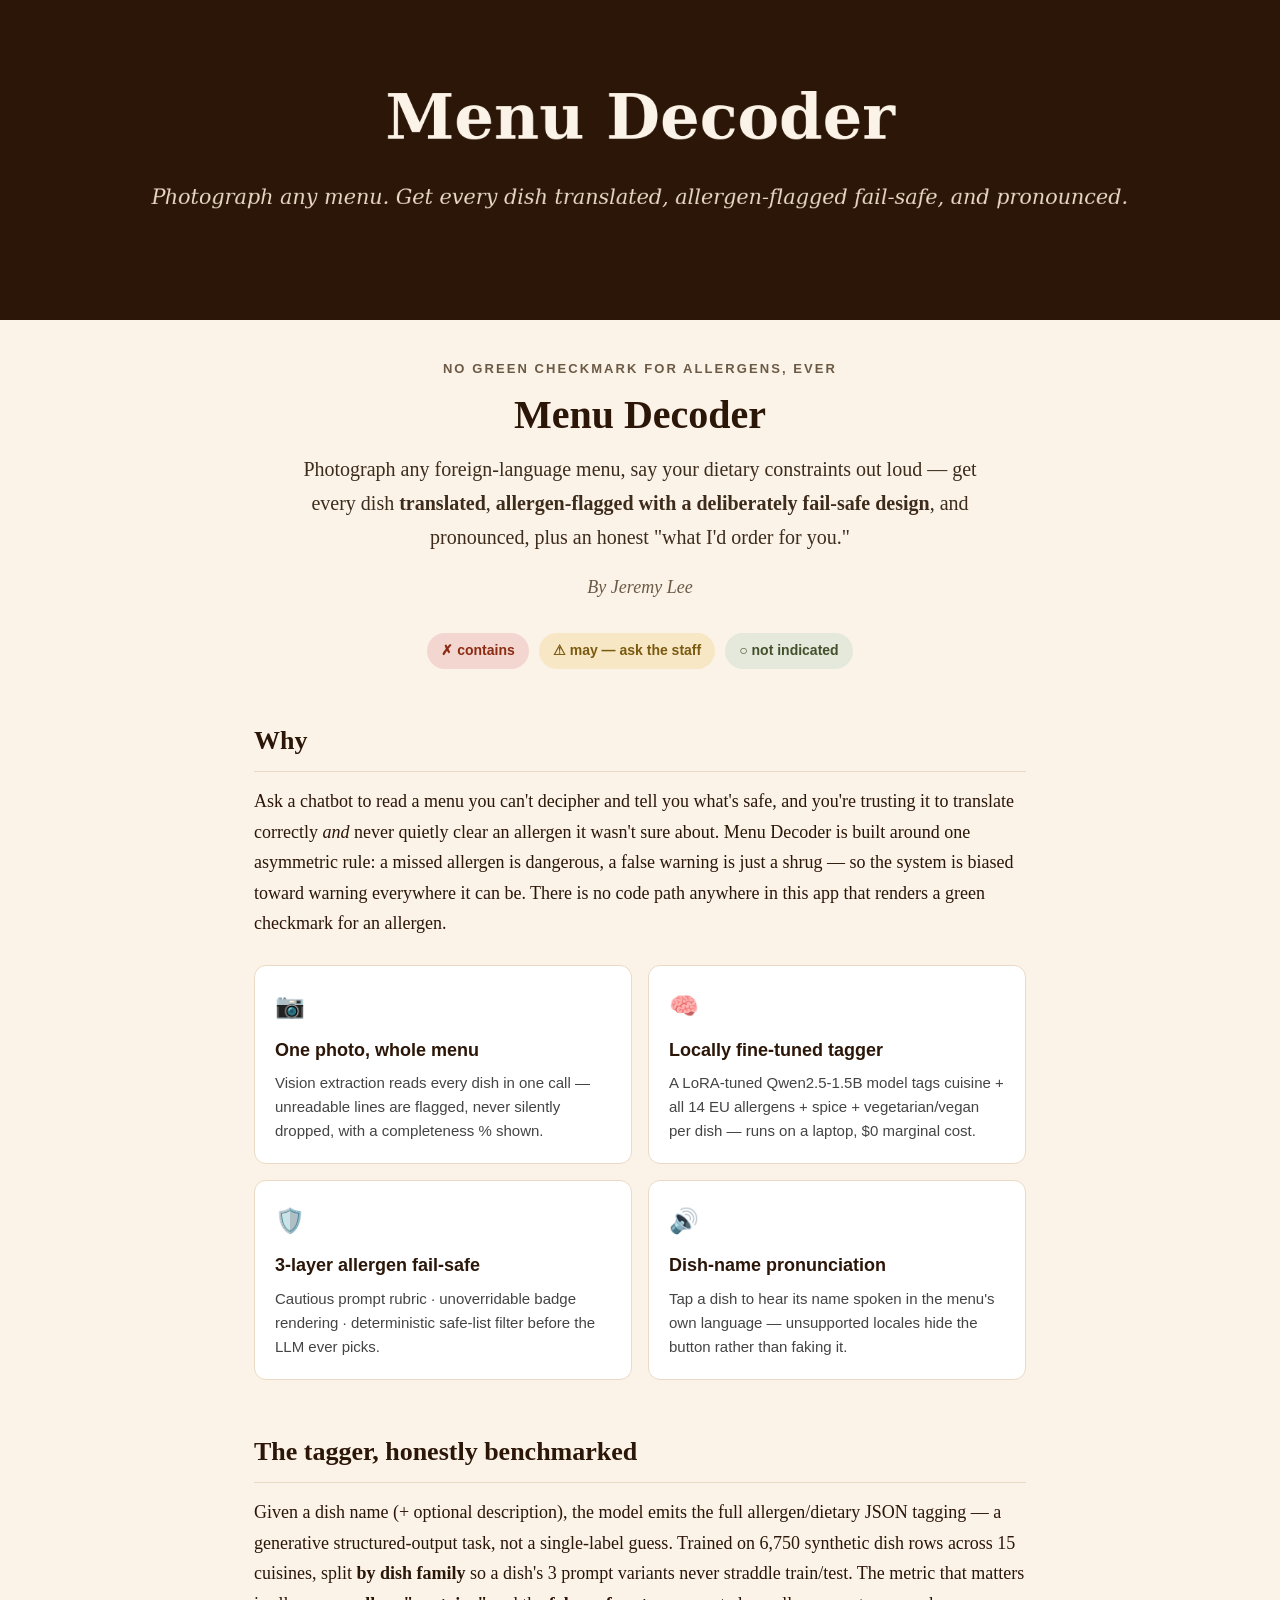
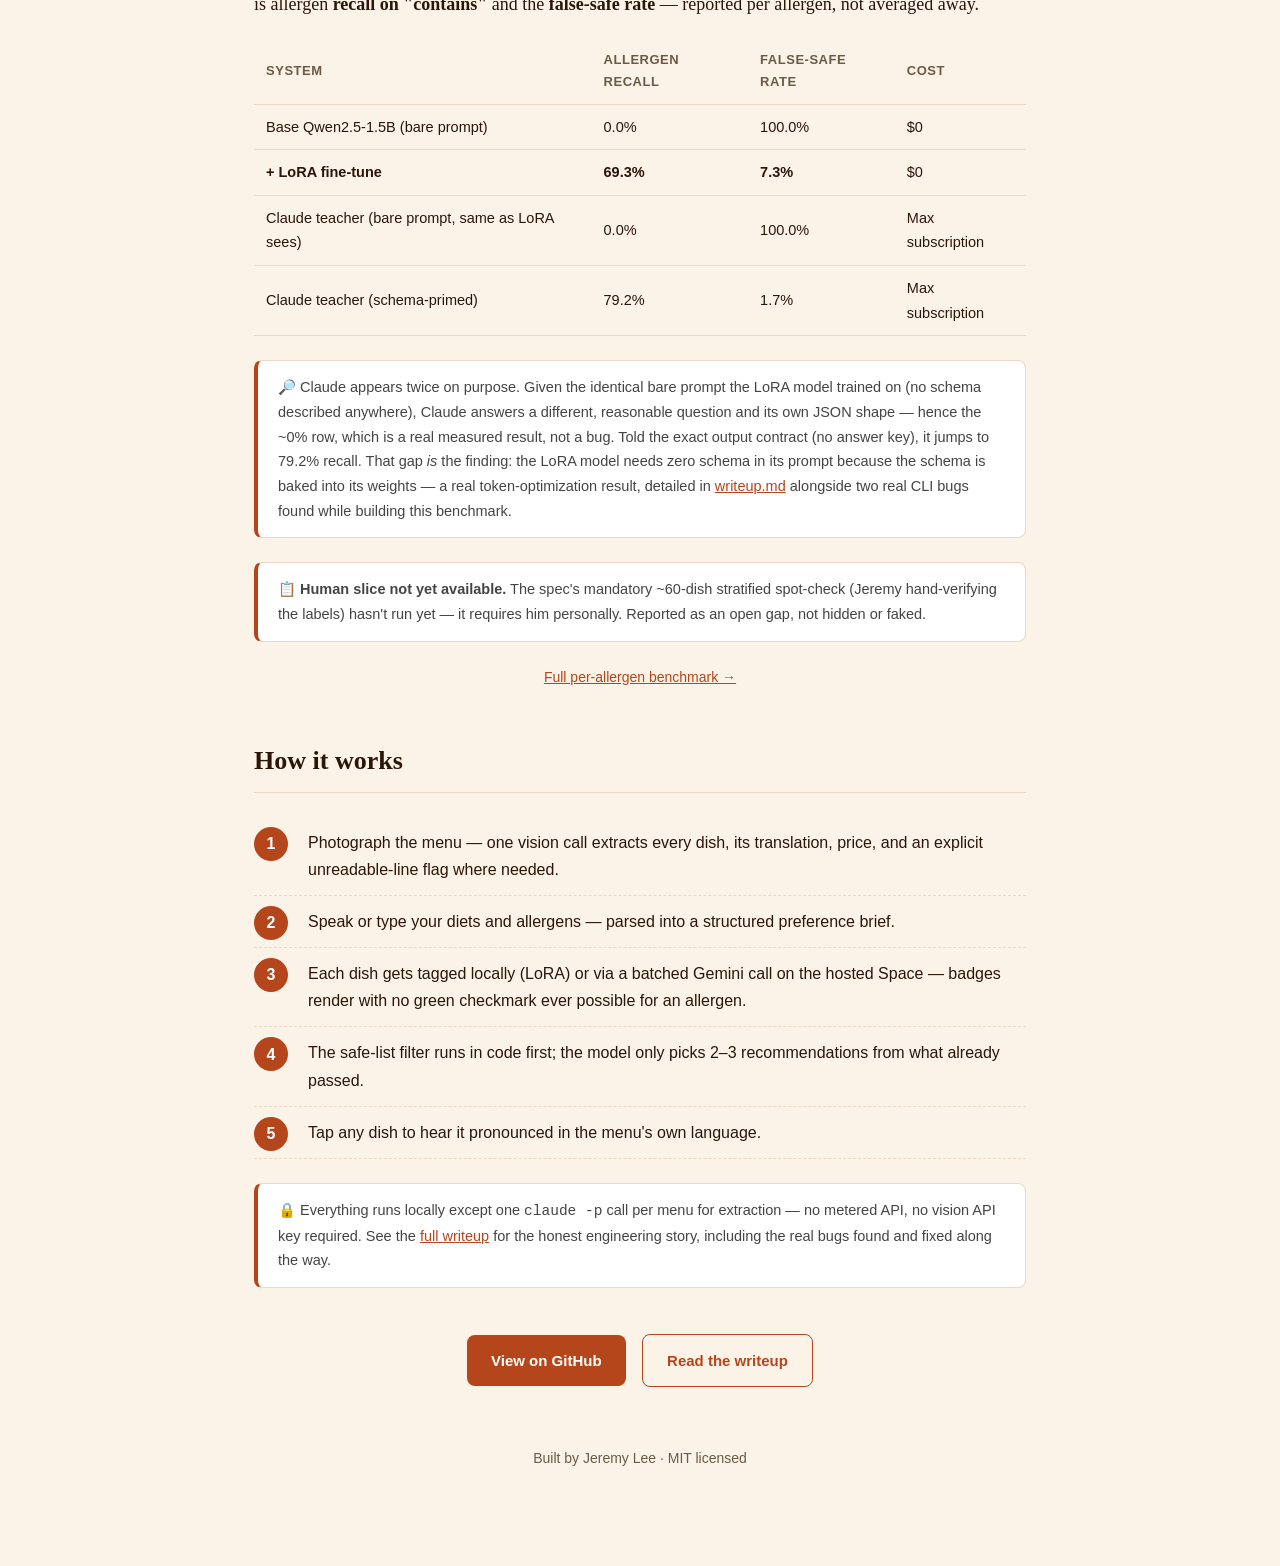
==== index.html @ c297dcab "Menu Decoder: LoRA dish-tagger fine-tune, honest 4-way benchmark, showcase page Trains a Qwen2.5-1.5" ====
<!DOCTYPE html>
<html lang="en">
<head>
<meta charset="utf-8"/>
<meta name="viewport" content="width=device-width, initial-scale=1"/>
<title>Menu Decoder — photograph any menu, get allergen-safe picks</title>
<meta name="description" content="Photograph a foreign-language menu and speak your dietary constraints — get every dish translated, allergen-flagged with a deliberately fail-safe design (no green checkmark, ever), and pronounced. Plus a locally fine-tuned dish tagger benchmarked on allergen recall, not just accuracy." />
<style>
  :root{--ink:#2b1608;--paper:#FBF3E7;--rule:#EAD9C4;--soft:#6b5a45;--accent:#B5451B;--terracotta:#B5451B;--olive:#6B7A3A}
  *{box-sizing:border-box} html,body{margin:0;padding:0}
  body{background:var(--paper);color:var(--ink);font-family:Georgia,'Times New Roman',serif;line-height:1.7;font-size:18px}
  .hero{width:100%;background:#2b1608;overflow:hidden}
  .hero img{width:100%;display:block}
  .container{max-width:820px;margin:0 auto;padding:38px 24px 80px}
  .kicker{text-transform:uppercase;letter-spacing:.16em;font-family:'Helvetica Neue',Arial,sans-serif;font-size:13px;color:var(--soft);font-weight:700;text-align:center;margin-bottom:12px}
  h1{font-size:40px;line-height:1.16;text-align:center;margin:0 0 14px}
  .lede{font-size:20px;color:#3d2c1c;text-align:center;margin:0 auto 6px;max-width:680px}
  .byline{color:var(--soft);font-style:italic;text-align:center;margin:18px 0 30px}
  h2{font-size:26px;margin:50px 0 14px;border-bottom:1px solid var(--rule);padding-bottom:8px}
  p{margin:0 0 16px} a{color:var(--terracotta)}
  .features{display:grid;grid-template-columns:repeat(2,1fr);gap:16px;margin:26px 0}
  .card{background:#fff;border:1px solid var(--rule);border-radius:12px;padding:20px;font-family:'Helvetica Neue',Arial,sans-serif}
  .card .ico{font-size:24px}.card h3{margin:8px 0 6px;font-size:18px}.card p{font-size:15px;color:#444;margin:0;line-height:1.6}
  .steps{counter-reset:step;list-style:none;padding:0;margin:24px 0}
  .steps li{position:relative;padding:12px 0 12px 54px;border-bottom:1px dashed var(--rule);font-family:'Helvetica Neue',Arial,sans-serif;font-size:16px}
  .steps li::before{counter-increment:step;content:counter(step);position:absolute;left:0;top:10px;width:34px;height:34px;border-radius:50%;background:var(--terracotta);color:#fff;font-weight:700;display:flex;align-items:center;justify-content:center}
  .note{background:#fff;border:1px solid var(--rule);border-left:4px solid var(--terracotta);border-radius:8px;padding:14px 20px;font-size:14.5px;color:#444;font-family:'Helvetica Neue',Arial,sans-serif;margin:24px 0}
  .badges{display:flex;gap:10px;justify-content:center;flex-wrap:wrap;font-family:'Helvetica Neue',Arial,sans-serif;font-size:14px;margin:18px 0}
  .badge{padding:6px 14px;border-radius:20px;font-weight:700}
  .b-contains{background:#F4D6D0;color:#8a2b12}
  .b-may{background:#F7E7C4;color:#7a5a10}
  .b-none{background:#E4E9DC;color:#43502a}
  table{width:100%;border-collapse:collapse;font-family:'Helvetica Neue',Arial,sans-serif;font-size:14.5px;margin:20px 0}
  th,td{padding:10px 12px;border-bottom:1px solid var(--rule);text-align:left}
  th{color:var(--soft);font-size:13px;text-transform:uppercase;letter-spacing:.04em}
  .btnrow{text-align:center;margin:40px 0 8px}
  .btn{display:inline-block;font-family:'Helvetica Neue',Arial,sans-serif;font-size:15px;font-weight:600;text-decoration:none;padding:13px 24px;border-radius:8px;margin:6px}
  .btn-solid{background:var(--terracotta);color:#fff}.btn-ghost{border:1px solid var(--terracotta);color:var(--terracotta)}
  .footer{text-align:center;color:var(--soft);font-size:14px;margin-top:54px;font-family:'Helvetica Neue',Arial,sans-serif}
  @media(max-width:600px){h1{font-size:30px}.features{grid-template-columns:1fr}}
</style>
</head>
<body>
<div class="hero"><img src="assets/banner.png" alt="Menu Decoder"/></div>
<div class="container">
  <p class="kicker">No green checkmark for allergens, ever</p>
  <h1>Menu Decoder</h1>
  <p class="lede">Photograph any foreign-language menu, say your dietary constraints out loud — get every dish <strong>translated</strong>, <strong>allergen-flagged with a deliberately fail-safe design</strong>, and pronounced, plus an honest "what I'd order for you."</p>
  <p class="byline">By Jeremy Lee</p>

  <div class="badges">
    <span class="badge b-contains">✗ contains</span>
    <span class="badge b-may">⚠ may — ask the staff</span>
    <span class="badge b-none">○ not indicated</span>
  </div>

  <h2>Why</h2>
  <p>Ask a chatbot to read a menu you can't decipher and tell you what's safe, and you're trusting it to translate correctly <em>and</em> never quietly clear an allergen it wasn't sure about. Menu Decoder is built around one asymmetric rule: a missed allergen is dangerous, a false warning is just a shrug — so the system is biased toward warning everywhere it can be. There is no code path anywhere in this app that renders a green checkmark for an allergen.</p>

  <div class="features">
    <div class="card"><div class="ico">📷</div><h3>One photo, whole menu</h3><p>Vision extraction reads every dish in one call — unreadable lines are flagged, never silently dropped, with a completeness % shown.</p></div>
    <div class="card"><div class="ico">🧠</div><h3>Locally fine-tuned tagger</h3><p>A LoRA-tuned Qwen2.5-1.5B model tags cuisine + all 14 EU allergens + spice + vegetarian/vegan per dish — runs on a laptop, $0 marginal cost.</p></div>
    <div class="card"><div class="ico">🛡️</div><h3>3-layer allergen fail-safe</h3><p>Cautious prompt rubric · unoverridable badge rendering · deterministic safe-list filter before the LLM ever picks.</p></div>
    <div class="card"><div class="ico">🔊</div><h3>Dish-name pronunciation</h3><p>Tap a dish to hear its name spoken in the menu's own language — unsupported locales hide the button rather than faking it.</p></div>
  </div>

  <h2>The tagger, honestly benchmarked</h2>
  <p>Given a dish name (+ optional description), the model emits the full allergen/dietary JSON tagging — a generative structured-output task, not a single-label guess. Trained on 6,750 synthetic dish rows across 15 cuisines, split <strong>by dish family</strong> so a dish's 3 prompt variants never straddle train/test. The metric that matters is allergen <strong>recall on "contains"</strong> and the <strong>false-safe rate</strong> — reported per allergen, not averaged away.</p>

  <table>
    <tr><th>System</th><th>Allergen recall</th><th>False-safe rate</th><th>Cost</th></tr>
    <tr><td>Base Qwen2.5-1.5B (bare prompt)</td><td>0.0%</td><td>100.0%</td><td>$0</td></tr>
    <tr><td><strong>+ LoRA fine-tune</strong></td><td><strong>69.3%</strong></td><td><strong>7.3%</strong></td><td>$0</td></tr>
    <tr><td>Claude teacher (bare prompt, same as LoRA sees)</td><td>0.0%</td><td>100.0%</td><td>Max subscription</td></tr>
    <tr><td>Claude teacher (schema-primed)</td><td>79.2%</td><td>1.7%</td><td>Max subscription</td></tr>
  </table>

  <div class="note">🔎 Claude appears twice on purpose. Given the identical bare prompt the LoRA model trained on (no schema described anywhere), Claude answers a different, reasonable question and its own JSON shape — hence the ~0% row, which is a real measured result, not a bug. Told the exact output contract (no answer key), it jumps to 79.2% recall. That gap <em>is</em> the finding: the LoRA model needs zero schema in its prompt because the schema is baked into its weights — a real token-optimization result, detailed in <a href="writeup.md">writeup.md</a> alongside two real CLI bugs found while building this benchmark.</div>

  <div class="note">📋 <strong>Human slice not yet available.</strong> The spec's mandatory ~60-dish stratified spot-check (Jeremy hand-verifying the labels) hasn't run yet — it requires him personally. Reported as an open gap, not hidden or faked.</div>

  <p style="text-align:center;font-family:'Helvetica Neue',Arial,sans-serif;font-size:14px;"><a href="eval/benchmark.md">Full per-allergen benchmark →</a></p>

  <h2>How it works</h2>
  <ol class="steps">
    <li>Photograph the menu — one vision call extracts every dish, its translation, price, and an explicit unreadable-line flag where needed.</li>
    <li>Speak or type your diets and allergens — parsed into a structured preference brief.</li>
    <li>Each dish gets tagged locally (LoRA) or via a batched Gemini call on the hosted Space — badges render with no green checkmark ever possible for an allergen.</li>
    <li>The safe-list filter runs in code first; the model only picks 2–3 recommendations from what already passed.</li>
    <li>Tap any dish to hear it pronounced in the menu's own language.</li>
  </ol>

  <div class="note">🔒 Everything runs locally except one <code>claude -p</code> call per menu for extraction — no metered API, no vision API key required. See the <a href="writeup.md">full writeup</a> for the honest engineering story, including the real bugs found and fixed along the way.</div>

  <div class="btnrow">
    <a class="btn btn-solid" href="https://github.com/lyhjeremy/menu-decoder">View on GitHub</a>
    <a class="btn btn-ghost" href="writeup.md">Read the writeup</a>
  </div>

  <p class="footer">Built by Jeremy Lee · MIT licensed</p>
</div>
</body>
</html>
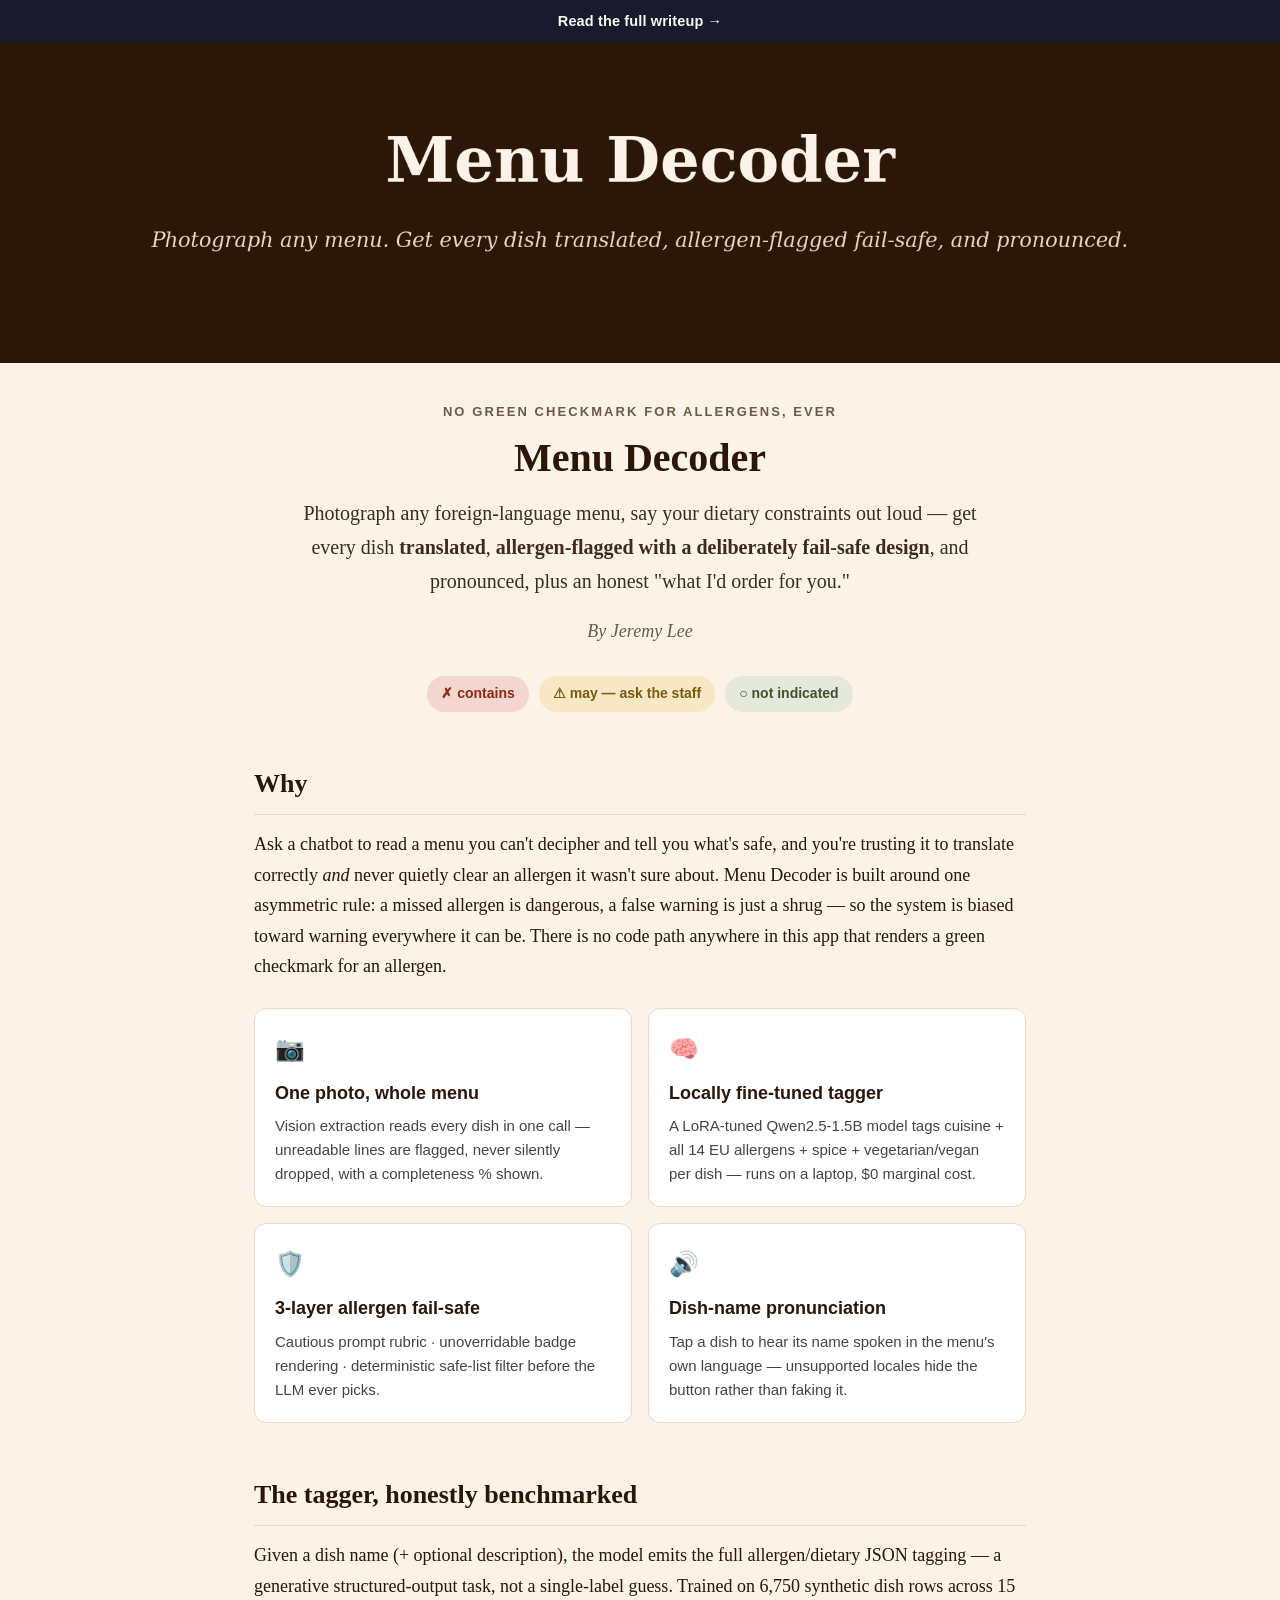
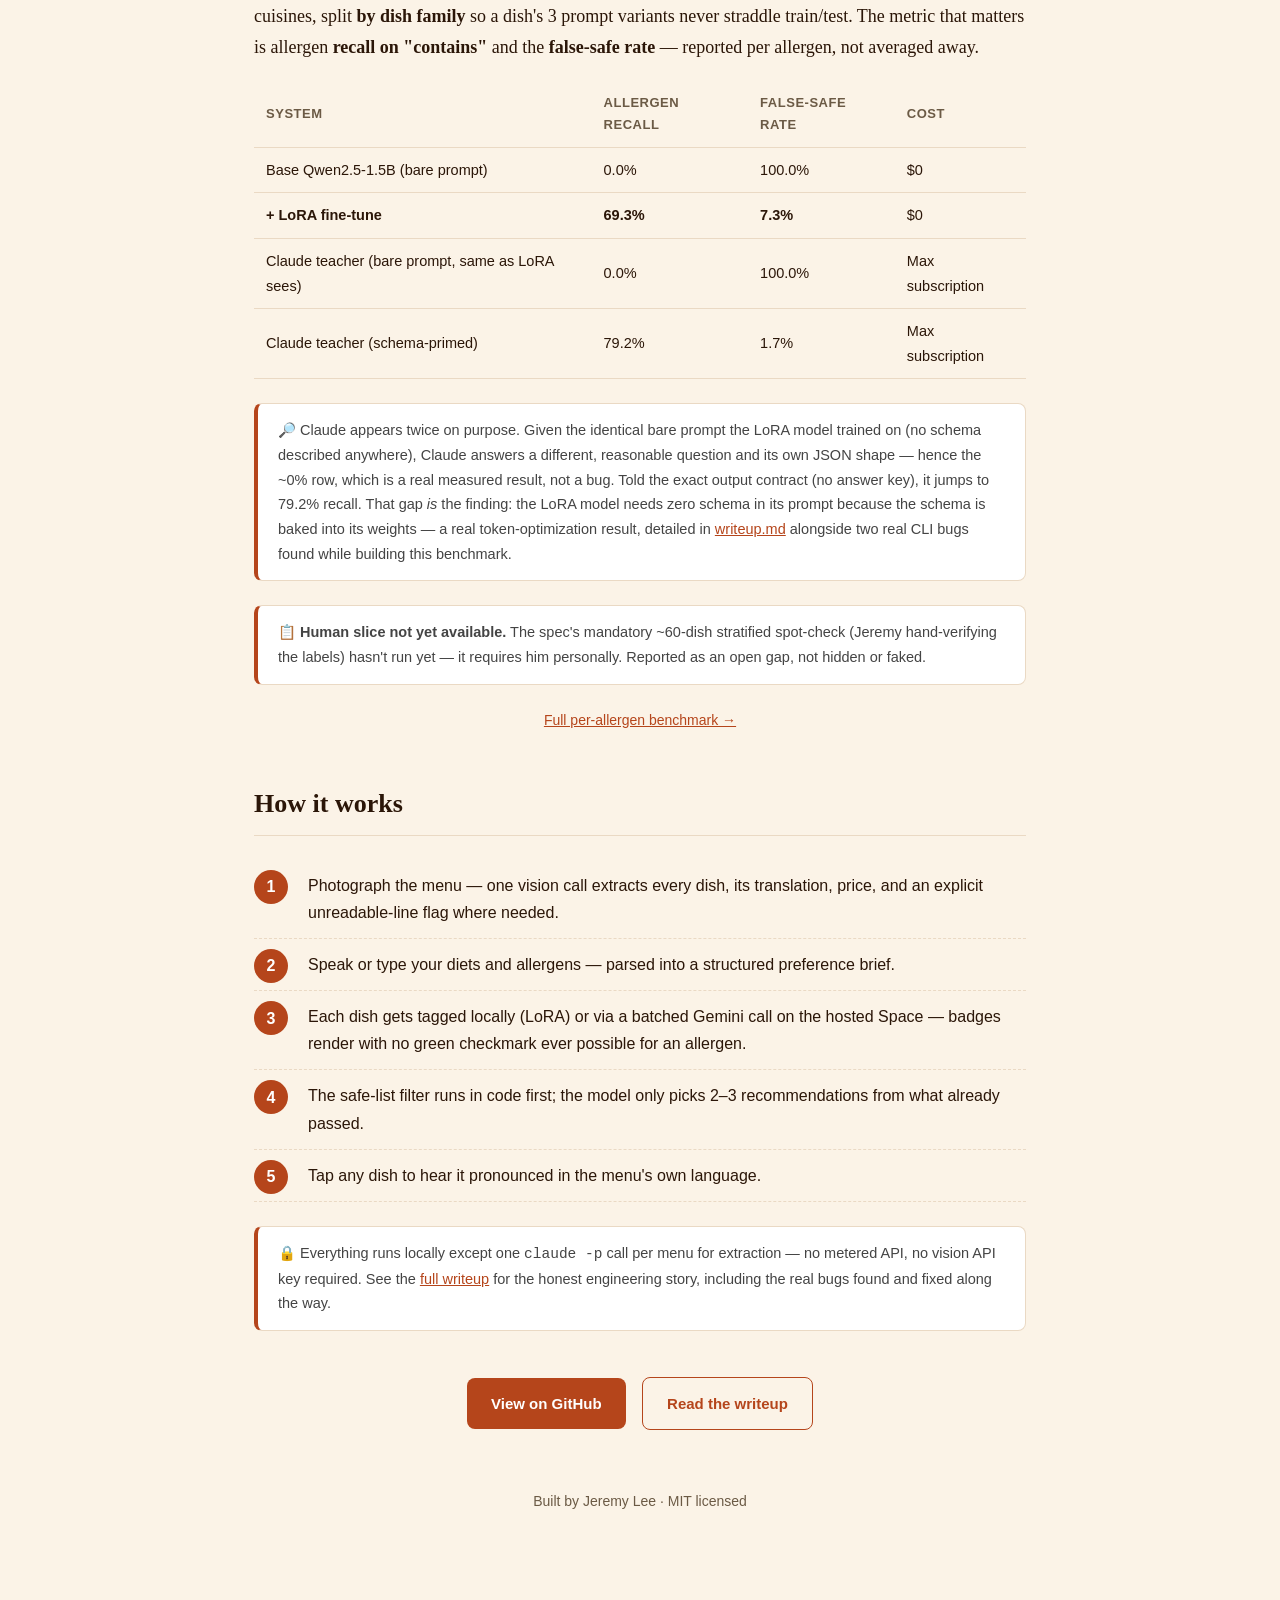
==== commit e000263b: "Link the writeup page from the landing page Nothing on the published site pointed at /overview/ befo" ====
--- a/index.html
+++ b/index.html
@@ -41,6 +41,8 @@
 </style>
 </head>
 <body>
+<a href="overview/" data-overview-link style="display:block;background:#1a1a2e;color:#FBF8F1;text-align:center;padding:11px 18px;font:600 14.5px/1.45 -apple-system,'Helvetica Neue',Arial,sans-serif;letter-spacing:.01em;text-decoration:none">Read the full writeup&nbsp;&rarr;</a>
+
 <div class="hero"><img src="assets/banner.png" alt="Menu Decoder"/></div>
 <div class="container">
   <p class="kicker">No green checkmark for allergens, ever</p>
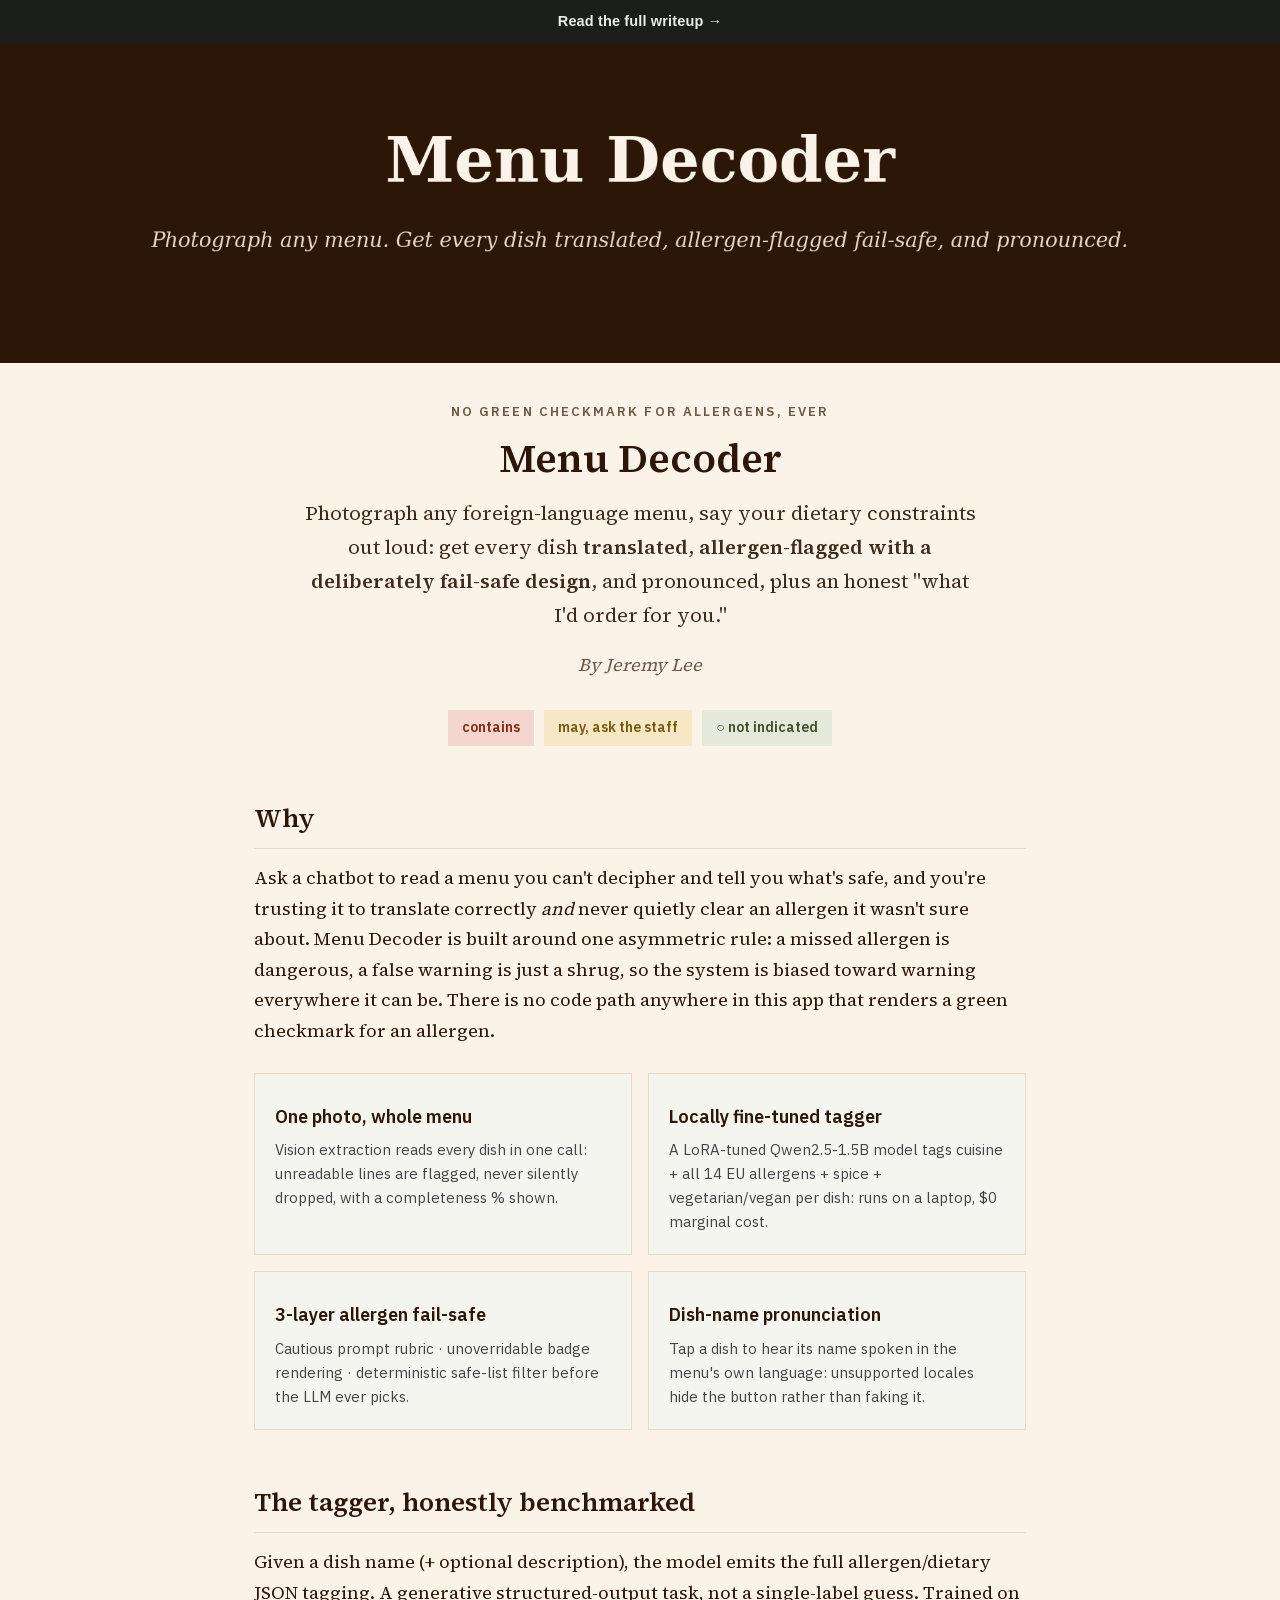
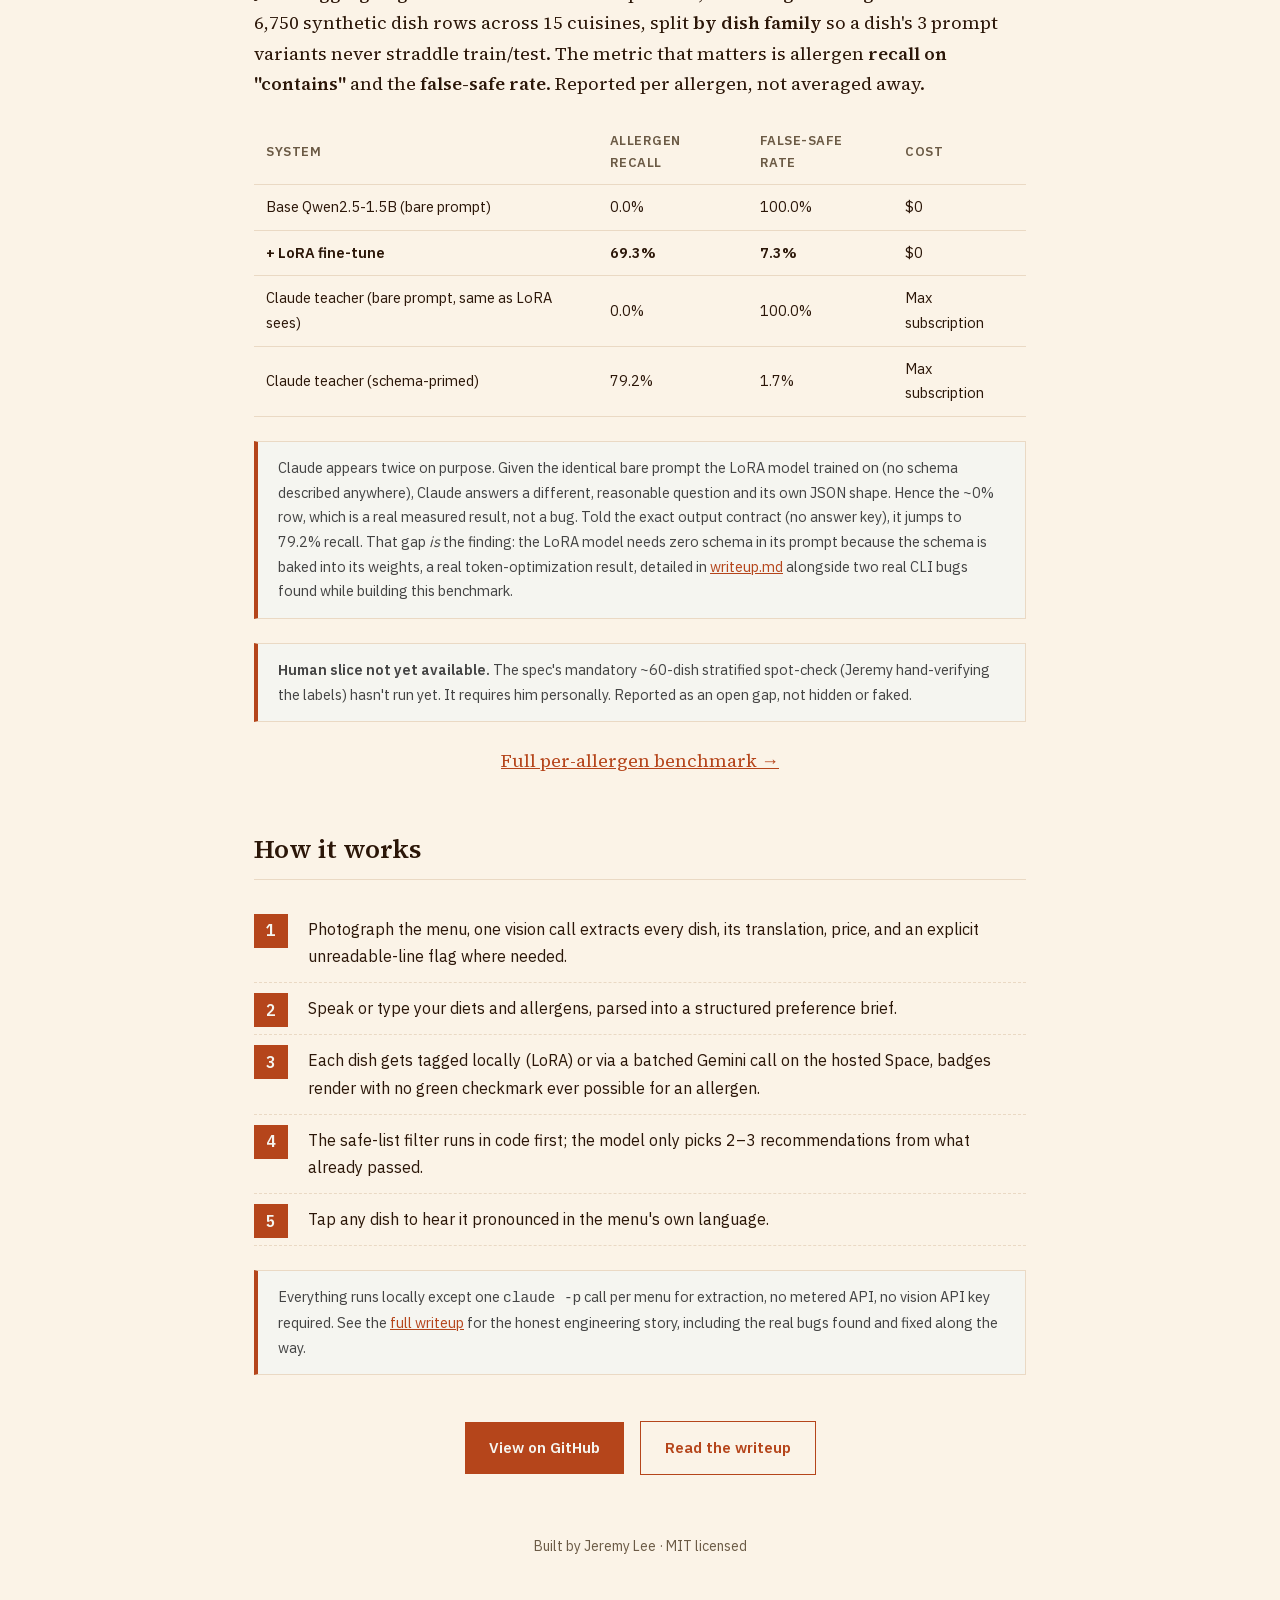
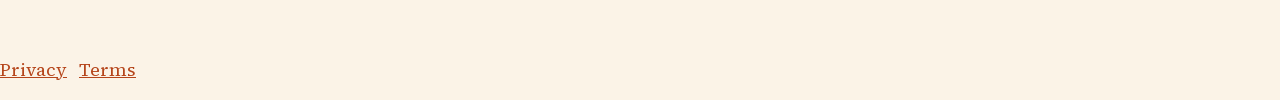
==== commit 43a13327: "Adopt the Ledger house style Replaces the cream and gold Georgia style with a technical-document ide" ====
--- a/index.html
+++ b/index.html
@@ -3,71 +3,77 @@
 <head>
 <meta charset="utf-8"/>
 <meta name="viewport" content="width=device-width, initial-scale=1"/>
-<title>Menu Decoder — photograph any menu, get allergen-safe picks</title>
-<meta name="description" content="Photograph a foreign-language menu and speak your dietary constraints — get every dish translated, allergen-flagged with a deliberately fail-safe design (no green checkmark, ever), and pronounced. Plus a locally fine-tuned dish tagger benchmarked on allergen recall, not just accuracy." />
+<title>Menu Decoder: photograph any menu, get allergen-safe picks</title>
+<meta name="description" content="Photograph a foreign-language menu and speak your dietary constraints: get every dish translated, allergen-flagged with a deliberately fail-safe design (no green checkmark, ever), and pronounced. Plus a locally fine-tuned dish tagger benchmarked on allergen recall, not just accuracy." />
 <style>
+@font-face{font-family:"Source Serif 4";src:url("fonts/SourceSerif4-400.woff2")format("woff2");font-weight:400;font-display:swap}
+@font-face{font-family:"Source Serif 4";src:url("fonts/SourceSerif4-600.woff2")format("woff2");font-weight:600;font-display:swap}
+@font-face{font-family:"IBM Plex Sans";src:url("fonts/IBMPlexSans-400.woff2")format("woff2");font-weight:400;font-display:swap}
+@font-face{font-family:"IBM Plex Sans";src:url("fonts/IBMPlexSans-600.woff2")format("woff2");font-weight:600;font-display:swap}
+@font-face{font-family:"IBM Plex Mono";src:url("fonts/IBMPlexMono-400.woff2")format("woff2");font-weight:400;font-display:swap}
+
   :root{--ink:#2b1608;--paper:#FBF3E7;--rule:#EAD9C4;--soft:#6b5a45;--accent:#B5451B;--terracotta:#B5451B;--olive:#6B7A3A}
   *{box-sizing:border-box} html,body{margin:0;padding:0}
-  body{background:var(--paper);color:var(--ink);font-family:Georgia,'Times New Roman',serif;line-height:1.7;font-size:18px}
+  body{background:var(--paper);color:var(--ink);font-family:"Source Serif 4", "Iowan Old Style", "Palatino Linotype", Palatino, serif;line-height:1.7;font-size:18px}
   .hero{width:100%;background:#2b1608;overflow:hidden}
   .hero img{width:100%;display:block}
   .container{max-width:820px;margin:0 auto;padding:38px 24px 80px}
-  .kicker{text-transform:uppercase;letter-spacing:.16em;font-family:'Helvetica Neue',Arial,sans-serif;font-size:13px;color:var(--soft);font-weight:700;text-align:center;margin-bottom:12px}
+  .kicker{text-transform:uppercase;letter-spacing:.16em;font-family:"IBM Plex Sans", "Helvetica Neue", Helvetica, Arial, sans-serif;font-size:13px;color:var(--soft);font-weight:700;text-align:center;margin-bottom:12px}
   h1{font-size:40px;line-height:1.16;text-align:center;margin:0 0 14px}
   .lede{font-size:20px;color:#3d2c1c;text-align:center;margin:0 auto 6px;max-width:680px}
   .byline{color:var(--soft);font-style:italic;text-align:center;margin:18px 0 30px}
   h2{font-size:26px;margin:50px 0 14px;border-bottom:1px solid var(--rule);padding-bottom:8px}
   p{margin:0 0 16px} a{color:var(--terracotta)}
   .features{display:grid;grid-template-columns:repeat(2,1fr);gap:16px;margin:26px 0}
-  .card{background:#fff;border:1px solid var(--rule);border-radius:12px;padding:20px;font-family:'Helvetica Neue',Arial,sans-serif}
+  .card{background:#F5F5F0;border:1px solid var(--rule);border-radius: 0;padding:20px;font-family:"IBM Plex Sans", "Helvetica Neue", Helvetica, Arial, sans-serif}
   .card .ico{font-size:24px}.card h3{margin:8px 0 6px;font-size:18px}.card p{font-size:15px;color:#444;margin:0;line-height:1.6}
   .steps{counter-reset:step;list-style:none;padding:0;margin:24px 0}
-  .steps li{position:relative;padding:12px 0 12px 54px;border-bottom:1px dashed var(--rule);font-family:'Helvetica Neue',Arial,sans-serif;font-size:16px}
-  .steps li::before{counter-increment:step;content:counter(step);position:absolute;left:0;top:10px;width:34px;height:34px;border-radius:50%;background:var(--terracotta);color:#fff;font-weight:700;display:flex;align-items:center;justify-content:center}
-  .note{background:#fff;border:1px solid var(--rule);border-left:4px solid var(--terracotta);border-radius:8px;padding:14px 20px;font-size:14.5px;color:#444;font-family:'Helvetica Neue',Arial,sans-serif;margin:24px 0}
-  .badges{display:flex;gap:10px;justify-content:center;flex-wrap:wrap;font-family:'Helvetica Neue',Arial,sans-serif;font-size:14px;margin:18px 0}
-  .badge{padding:6px 14px;border-radius:20px;font-weight:700}
+  .steps li{position:relative;padding:12px 0 12px 54px;border-bottom:1px dashed var(--rule);font-family:"IBM Plex Sans", "Helvetica Neue", Helvetica, Arial, sans-serif;font-size:16px}
+  .steps li::before{counter-increment:step;content:counter(step);position:absolute;left:0;top:10px;width:34px;height:34px;border-radius: 0;background:var(--terracotta);color:#F5F5F0;font-weight:700;display:flex;align-items:center;justify-content:center}
+  .note{background:#F5F5F0;border:1px solid var(--rule);border-left:4px solid var(--terracotta);border-radius: 0;padding:14px 20px;font-size:14.5px;color:#444;font-family:"IBM Plex Sans", "Helvetica Neue", Helvetica, Arial, sans-serif;margin:24px 0}
+  .badges{display:flex;gap:10px;justify-content:center;flex-wrap:wrap;font-family:"IBM Plex Sans", "Helvetica Neue", Helvetica, Arial, sans-serif;font-size:14px;margin:18px 0}
+  .badge{padding:6px 14px;border-radius: 0;font-weight:700}
   .b-contains{background:#F4D6D0;color:#8a2b12}
   .b-may{background:#F7E7C4;color:#7a5a10}
   .b-none{background:#E4E9DC;color:#43502a}
-  table{width:100%;border-collapse:collapse;font-family:'Helvetica Neue',Arial,sans-serif;font-size:14.5px;margin:20px 0}
+  table{width:100%;border-collapse:collapse;font-family:"IBM Plex Sans", "Helvetica Neue", Helvetica, Arial, sans-serif;font-size:14.5px;margin:20px 0}
   th,td{padding:10px 12px;border-bottom:1px solid var(--rule);text-align:left}
   th{color:var(--soft);font-size:13px;text-transform:uppercase;letter-spacing:.04em}
   .btnrow{text-align:center;margin:40px 0 8px}
-  .btn{display:inline-block;font-family:'Helvetica Neue',Arial,sans-serif;font-size:15px;font-weight:600;text-decoration:none;padding:13px 24px;border-radius:8px;margin:6px}
-  .btn-solid{background:var(--terracotta);color:#fff}.btn-ghost{border:1px solid var(--terracotta);color:var(--terracotta)}
-  .footer{text-align:center;color:var(--soft);font-size:14px;margin-top:54px;font-family:'Helvetica Neue',Arial,sans-serif}
+  .btn{display:inline-block;font-family:"IBM Plex Sans", "Helvetica Neue", Helvetica, Arial, sans-serif;font-size:15px;font-weight:600;text-decoration:none;padding:13px 24px;border-radius: 0;margin:6px}
+  .btn-solid{background:var(--terracotta);color:#F5F5F0}.btn-ghost{border:1px solid var(--terracotta);color:var(--terracotta)}
+  .footer{text-align:center;color:var(--soft);font-size:14px;margin-top:54px;font-family:"IBM Plex Sans", "Helvetica Neue", Helvetica, Arial, sans-serif}
   @media(max-width:600px){h1{font-size:30px}.features{grid-template-columns:1fr}}
 </style>
 </head>
 <body>
-<a href="overview/" data-overview-link style="display:block;background:#1a1a2e;color:#FBF8F1;text-align:center;padding:11px 18px;font:600 14.5px/1.45 -apple-system,'Helvetica Neue',Arial,sans-serif;letter-spacing:.01em;text-decoration:none">Read the full writeup&nbsp;&rarr;</a>
+<a href="overview/" data-overview-link style="display:block;background:#1C1E1B;color:#EDEDE7;text-align:center;padding:11px 18px;font:600 14.5px/1.45 -apple-system,'Helvetica Neue',Arial,sans-serif;letter-spacing:.01em;text-decoration:none">Read the full writeup&nbsp;&rarr;</a>
 
 <div class="hero"><img src="assets/banner.png" alt="Menu Decoder"/></div>
 <div class="container">
   <p class="kicker">No green checkmark for allergens, ever</p>
   <h1>Menu Decoder</h1>
-  <p class="lede">Photograph any foreign-language menu, say your dietary constraints out loud — get every dish <strong>translated</strong>, <strong>allergen-flagged with a deliberately fail-safe design</strong>, and pronounced, plus an honest "what I'd order for you."</p>
+  <p class="lede">Photograph any foreign-language menu, say your dietary constraints out loud: get every dish <strong>translated</strong>, <strong>allergen-flagged with a deliberately fail-safe design</strong>, and pronounced, plus an honest "what I'd order for you."</p>
   <p class="byline">By Jeremy Lee</p>
 
   <div class="badges">
-    <span class="badge b-contains">✗ contains</span>
-    <span class="badge b-may">⚠ may — ask the staff</span>
+    <span class="badge b-contains">contains</span>
+    <span class="badge b-may">may, ask the staff</span>
     <span class="badge b-none">○ not indicated</span>
   </div>
 
   <h2>Why</h2>
-  <p>Ask a chatbot to read a menu you can't decipher and tell you what's safe, and you're trusting it to translate correctly <em>and</em> never quietly clear an allergen it wasn't sure about. Menu Decoder is built around one asymmetric rule: a missed allergen is dangerous, a false warning is just a shrug — so the system is biased toward warning everywhere it can be. There is no code path anywhere in this app that renders a green checkmark for an allergen.</p>
+  <p>Ask a chatbot to read a menu you can't decipher and tell you what's safe, and you're trusting it to translate correctly <em>and</em> never quietly clear an allergen it wasn't sure about. Menu Decoder is built around one asymmetric rule: a missed allergen is dangerous, a false warning is just a shrug, so the system is biased toward warning everywhere it can be. There is no code path anywhere in this app that renders a green checkmark for an allergen.</p>
 
   <div class="features">
-    <div class="card"><div class="ico">📷</div><h3>One photo, whole menu</h3><p>Vision extraction reads every dish in one call — unreadable lines are flagged, never silently dropped, with a completeness % shown.</p></div>
-    <div class="card"><div class="ico">🧠</div><h3>Locally fine-tuned tagger</h3><p>A LoRA-tuned Qwen2.5-1.5B model tags cuisine + all 14 EU allergens + spice + vegetarian/vegan per dish — runs on a laptop, $0 marginal cost.</p></div>
-    <div class="card"><div class="ico">🛡️</div><h3>3-layer allergen fail-safe</h3><p>Cautious prompt rubric · unoverridable badge rendering · deterministic safe-list filter before the LLM ever picks.</p></div>
-    <div class="card"><div class="ico">🔊</div><h3>Dish-name pronunciation</h3><p>Tap a dish to hear its name spoken in the menu's own language — unsupported locales hide the button rather than faking it.</p></div>
+    <div class="card"><h3>One photo, whole menu</h3><p>Vision extraction reads every dish in one call: unreadable lines are flagged, never silently dropped, with a completeness % shown.</p></div>
+    <div class="card"><h3>Locally fine-tuned tagger</h3><p>A LoRA-tuned Qwen2.5-1.5B model tags cuisine + all 14 EU allergens + spice + vegetarian/vegan per dish: runs on a laptop, $0 marginal cost.</p></div>
+    <div class="card"><h3>3-layer allergen fail-safe</h3><p>Cautious prompt rubric · unoverridable badge rendering · deterministic safe-list filter before the LLM ever picks.</p></div>
+    <div class="card"><h3>Dish-name pronunciation</h3><p>Tap a dish to hear its name spoken in the menu's own language: unsupported locales hide the button rather than faking it.</p></div>
   </div>
 
   <h2>The tagger, honestly benchmarked</h2>
-  <p>Given a dish name (+ optional description), the model emits the full allergen/dietary JSON tagging — a generative structured-output task, not a single-label guess. Trained on 6,750 synthetic dish rows across 15 cuisines, split <strong>by dish family</strong> so a dish's 3 prompt variants never straddle train/test. The metric that matters is allergen <strong>recall on "contains"</strong> and the <strong>false-safe rate</strong> — reported per allergen, not averaged away.</p>
+  <p>Given a dish name (+ optional description), the model emits the full allergen/dietary JSON tagging. A generative structured-output task, not a single-label guess. Trained on 6,750 synthetic dish rows across 15 cuisines, split <strong>by dish family</strong> so a dish's 3 prompt variants never straddle train/test. The metric that matters is allergen <strong>recall on "contains"</strong> and the <strong>false-safe rate</strong>. Reported per allergen, not averaged away.</p>
 
   <table>
     <tr><th>System</th><th>Allergen recall</th><th>False-safe rate</th><th>Cost</th></tr>
@@ -77,22 +83,22 @@
     <tr><td>Claude teacher (schema-primed)</td><td>79.2%</td><td>1.7%</td><td>Max subscription</td></tr>
   </table>
 
-  <div class="note">🔎 Claude appears twice on purpose. Given the identical bare prompt the LoRA model trained on (no schema described anywhere), Claude answers a different, reasonable question and its own JSON shape — hence the ~0% row, which is a real measured result, not a bug. Told the exact output contract (no answer key), it jumps to 79.2% recall. That gap <em>is</em> the finding: the LoRA model needs zero schema in its prompt because the schema is baked into its weights — a real token-optimization result, detailed in <a href="writeup.md">writeup.md</a> alongside two real CLI bugs found while building this benchmark.</div>
+  <div class="note">Claude appears twice on purpose. Given the identical bare prompt the LoRA model trained on (no schema described anywhere), Claude answers a different, reasonable question and its own JSON shape. Hence the ~0% row, which is a real measured result, not a bug. Told the exact output contract (no answer key), it jumps to 79.2% recall. That gap <em>is</em> the finding: the LoRA model needs zero schema in its prompt because the schema is baked into its weights, a real token-optimization result, detailed in <a href="writeup.md">writeup.md</a> alongside two real CLI bugs found while building this benchmark.</div>
 
-  <div class="note">📋 <strong>Human slice not yet available.</strong> The spec's mandatory ~60-dish stratified spot-check (Jeremy hand-verifying the labels) hasn't run yet — it requires him personally. Reported as an open gap, not hidden or faked.</div>
+  <div class="note"><strong>Human slice not yet available.</strong> The spec's mandatory ~60-dish stratified spot-check (Jeremy hand-verifying the labels) hasn't run yet. It requires him personally. Reported as an open gap, not hidden or faked.</div>
 
-  <p style="text-align:center;font-family:'Helvetica Neue',Arial,sans-serif;font-size:14px;"><a href="eval/benchmark.md">Full per-allergen benchmark →</a></p>
+  <p style="text-align:center;font-family:"IBM Plex Sans", "Helvetica Neue", Helvetica, Arial, sans-serif;font-size:14px;"><a href="eval/benchmark.md">Full per-allergen benchmark →</a></p>
 
   <h2>How it works</h2>
   <ol class="steps">
-    <li>Photograph the menu — one vision call extracts every dish, its translation, price, and an explicit unreadable-line flag where needed.</li>
-    <li>Speak or type your diets and allergens — parsed into a structured preference brief.</li>
-    <li>Each dish gets tagged locally (LoRA) or via a batched Gemini call on the hosted Space — badges render with no green checkmark ever possible for an allergen.</li>
+    <li>Photograph the menu, one vision call extracts every dish, its translation, price, and an explicit unreadable-line flag where needed.</li>
+    <li>Speak or type your diets and allergens, parsed into a structured preference brief.</li>
+    <li>Each dish gets tagged locally (LoRA) or via a batched Gemini call on the hosted Space, badges render with no green checkmark ever possible for an allergen.</li>
     <li>The safe-list filter runs in code first; the model only picks 2–3 recommendations from what already passed.</li>
     <li>Tap any dish to hear it pronounced in the menu's own language.</li>
   </ol>
 
-  <div class="note">🔒 Everything runs locally except one <code>claude -p</code> call per menu for extraction — no metered API, no vision API key required. See the <a href="writeup.md">full writeup</a> for the honest engineering story, including the real bugs found and fixed along the way.</div>
+  <div class="note">Everything runs locally except one <code>claude -p</code> call per menu for extraction, no metered API, no vision API key required. See the <a href="writeup.md">full writeup</a> for the honest engineering story, including the real bugs found and fixed along the way.</div>
 
   <div class="btnrow">
     <a class="btn btn-solid" href="https://github.com/lyhjeremy/menu-decoder">View on GitHub</a>
@@ -101,5 +107,7 @@
 
   <p class="footer">Built by Jeremy Lee · MIT licensed</p>
 </div>
+<footer><p class="legal"><a href="privacy/">Privacy</a> &nbsp; <a href="terms/">Terms</a></p>
+</footer>
 </body>
 </html>
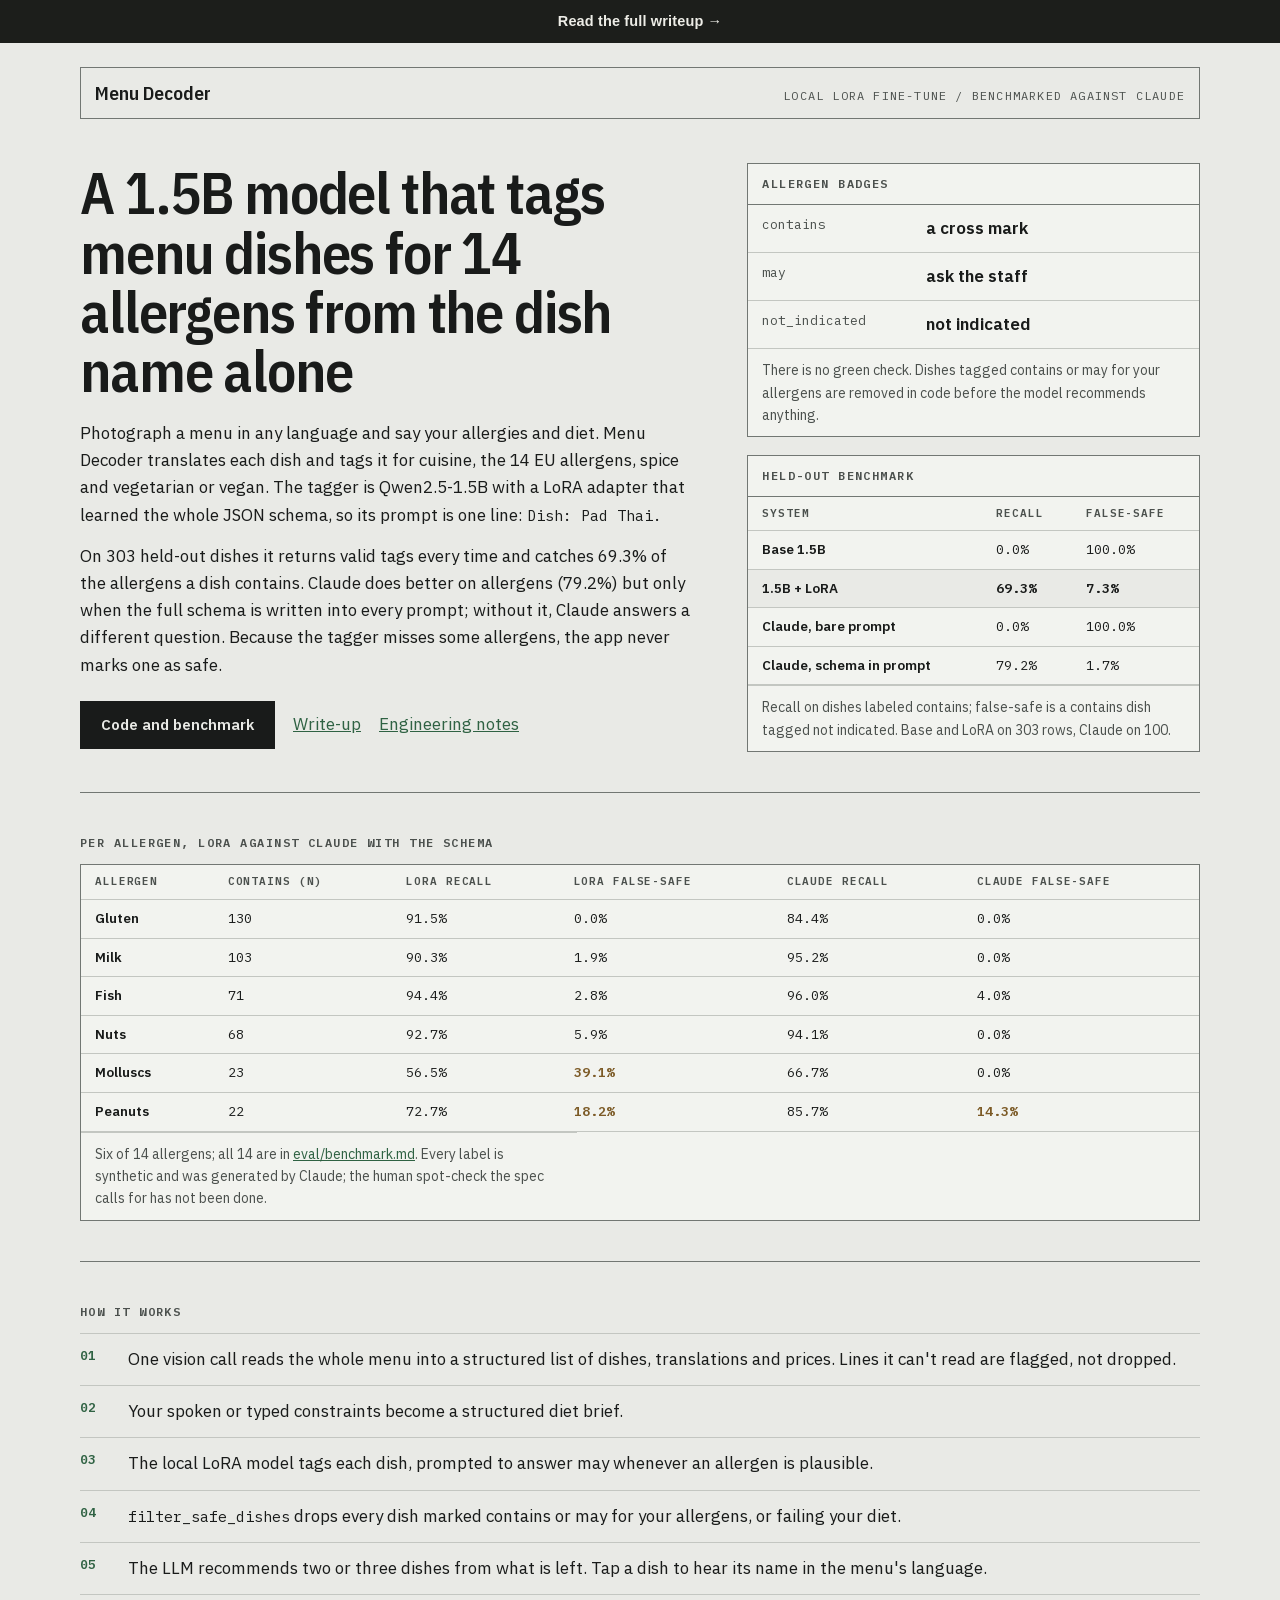
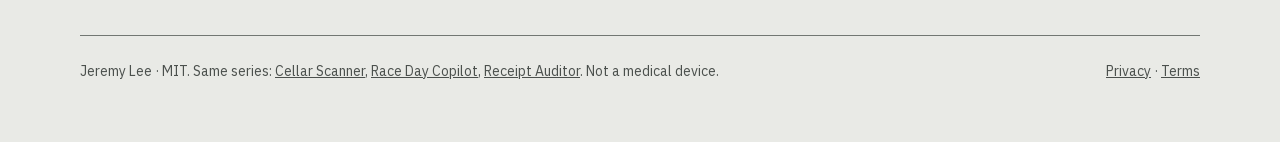
==== commit b148394b: "Refresh README, write-up and pages (workshop family)" ====
--- a/index.html
+++ b/index.html
@@ -3,111 +3,138 @@
 <head>
 <meta charset="utf-8"/>
 <meta name="viewport" content="width=device-width, initial-scale=1"/>
-<title>Menu Decoder: photograph any menu, get allergen-safe picks</title>
-<meta name="description" content="Photograph a foreign-language menu and speak your dietary constraints: get every dish translated, allergen-flagged with a deliberately fail-safe design (no green checkmark, ever), and pronounced. Plus a locally fine-tuned dish tagger benchmarked on allergen recall, not just accuracy." />
+<title>Menu Decoder: a 1.5B LoRA dish tagger for 14 allergens</title>
+<meta name="description" content="Photograph a foreign-language menu and get each dish translated and tagged for cuisine, 14 EU allergens, spice and diet. A LoRA-tuned Qwen2.5-1.5B emits the full tag set from a dish name alone; the app never shows an allergen as safe." />
+<link rel="stylesheet" href="assets/family.css" />
 <style>
-@font-face{font-family:"Source Serif 4";src:url("fonts/SourceSerif4-400.woff2")format("woff2");font-weight:400;font-display:swap}
-@font-face{font-family:"Source Serif 4";src:url("fonts/SourceSerif4-600.woff2")format("woff2");font-weight:600;font-display:swap}
-@font-face{font-family:"IBM Plex Sans";src:url("fonts/IBMPlexSans-400.woff2")format("woff2");font-weight:400;font-display:swap}
-@font-face{font-family:"IBM Plex Sans";src:url("fonts/IBMPlexSans-600.woff2")format("woff2");font-weight:600;font-display:swap}
-@font-face{font-family:"IBM Plex Mono";src:url("fonts/IBMPlexMono-400.woff2")format("woff2");font-weight:400;font-display:swap}
-
-  :root{--ink:#2b1608;--paper:#FBF3E7;--rule:#EAD9C4;--soft:#6b5a45;--accent:#B5451B;--terracotta:#B5451B;--olive:#6B7A3A}
-  *{box-sizing:border-box} html,body{margin:0;padding:0}
-  body{background:var(--paper);color:var(--ink);font-family:"Source Serif 4", "Iowan Old Style", "Palatino Linotype", Palatino, serif;line-height:1.7;font-size:18px}
-  .hero{width:100%;background:#2b1608;overflow:hidden}
-  .hero img{width:100%;display:block}
-  .container{max-width:820px;margin:0 auto;padding:38px 24px 80px}
-  .kicker{text-transform:uppercase;letter-spacing:.16em;font-family:"IBM Plex Sans", "Helvetica Neue", Helvetica, Arial, sans-serif;font-size:13px;color:var(--soft);font-weight:700;text-align:center;margin-bottom:12px}
-  h1{font-size:40px;line-height:1.16;text-align:center;margin:0 0 14px}
-  .lede{font-size:20px;color:#3d2c1c;text-align:center;margin:0 auto 6px;max-width:680px}
-  .byline{color:var(--soft);font-style:italic;text-align:center;margin:18px 0 30px}
-  h2{font-size:26px;margin:50px 0 14px;border-bottom:1px solid var(--rule);padding-bottom:8px}
-  p{margin:0 0 16px} a{color:var(--terracotta)}
-  .features{display:grid;grid-template-columns:repeat(2,1fr);gap:16px;margin:26px 0}
-  .card{background:#F5F5F0;border:1px solid var(--rule);border-radius: 0;padding:20px;font-family:"IBM Plex Sans", "Helvetica Neue", Helvetica, Arial, sans-serif}
-  .card .ico{font-size:24px}.card h3{margin:8px 0 6px;font-size:18px}.card p{font-size:15px;color:#444;margin:0;line-height:1.6}
-  .steps{counter-reset:step;list-style:none;padding:0;margin:24px 0}
-  .steps li{position:relative;padding:12px 0 12px 54px;border-bottom:1px dashed var(--rule);font-family:"IBM Plex Sans", "Helvetica Neue", Helvetica, Arial, sans-serif;font-size:16px}
-  .steps li::before{counter-increment:step;content:counter(step);position:absolute;left:0;top:10px;width:34px;height:34px;border-radius: 0;background:var(--terracotta);color:#F5F5F0;font-weight:700;display:flex;align-items:center;justify-content:center}
-  .note{background:#F5F5F0;border:1px solid var(--rule);border-left:4px solid var(--terracotta);border-radius: 0;padding:14px 20px;font-size:14.5px;color:#444;font-family:"IBM Plex Sans", "Helvetica Neue", Helvetica, Arial, sans-serif;margin:24px 0}
-  .badges{display:flex;gap:10px;justify-content:center;flex-wrap:wrap;font-family:"IBM Plex Sans", "Helvetica Neue", Helvetica, Arial, sans-serif;font-size:14px;margin:18px 0}
-  .badge{padding:6px 14px;border-radius: 0;font-weight:700}
-  .b-contains{background:#F4D6D0;color:#8a2b12}
-  .b-may{background:#F7E7C4;color:#7a5a10}
-  .b-none{background:#E4E9DC;color:#43502a}
-  table{width:100%;border-collapse:collapse;font-family:"IBM Plex Sans", "Helvetica Neue", Helvetica, Arial, sans-serif;font-size:14.5px;margin:20px 0}
-  th,td{padding:10px 12px;border-bottom:1px solid var(--rule);text-align:left}
-  th{color:var(--soft);font-size:13px;text-transform:uppercase;letter-spacing:.04em}
-  .btnrow{text-align:center;margin:40px 0 8px}
-  .btn{display:inline-block;font-family:"IBM Plex Sans", "Helvetica Neue", Helvetica, Arial, sans-serif;font-size:15px;font-weight:600;text-decoration:none;padding:13px 24px;border-radius: 0;margin:6px}
-  .btn-solid{background:var(--terracotta);color:#F5F5F0}.btn-ghost{border:1px solid var(--terracotta);color:var(--terracotta)}
-  .footer{text-align:center;color:var(--soft);font-size:14px;margin-top:54px;font-family:"IBM Plex Sans", "Helvetica Neue", Helvetica, Arial, sans-serif}
-  @media(max-width:600px){h1{font-size:30px}.features{grid-template-columns:1fr}}
+  * { box-sizing: border-box; border-radius: 0; }
+  html, body { margin: 0; padding: 0; }
+  body { background: var(--paper); color: var(--ink); font-family: var(--font-body); font-size: 17px; line-height: 1.6; }
+  a { color: var(--signal); }
+  a:hover { color: var(--ink); }
+  :focus-visible { outline: 2px solid var(--signal); outline-offset: 3px; }
+  code { font-family: var(--font-mono); font-size: .88em; }
+  .wrap { width: min(100% - 2.4rem, 70rem); margin: 0 auto; }
+  .bar { display: flex; justify-content: space-between; align-items: baseline; gap: 12px; flex-wrap: wrap; border: 1px solid var(--edge); padding: 10px 14px; margin-top: 24px; }
+  .bar .name { font-family: var(--font-display); font-weight: 600; font-size: 19px; }
+  .bar .meta { font-family: var(--font-mono); font-size: 12px; letter-spacing: .1em; text-transform: uppercase; color: var(--ink-2); }
+  .top { display: grid; grid-template-columns: 1fr; gap: 36px; padding: 44px 0 40px; border-bottom: 1px solid var(--edge); }
+  @media (min-width: 900px) { .top { grid-template-columns: 1.35fr 1fr; gap: 56px; } }
+  h1 { font-family: var(--font-display); font-weight: 600; font-size: clamp(34px, 5vw, 58px); line-height: 1.02; letter-spacing: -.02em; margin: 0 0 20px; }
+  h2 { font-family: var(--font-mono); font-weight: 600; font-size: 12px; letter-spacing: .12em; text-transform: uppercase; color: var(--ink-2); margin: 0 0 12px; }
+  p { margin: 0 0 14px; max-width: 62ch; }
+  .links { display: flex; flex-wrap: wrap; gap: 10px 18px; align-items: center; margin-top: 22px; }
+  .btn { display: inline-block; background: var(--ink); color: var(--paper); border: 1px solid var(--ink); padding: 11px 20px; font-weight: 600; text-decoration: none; font-size: 15px; }
+  .btn:hover { background: var(--signal); border-color: var(--signal); color: var(--paper); }
+  .box { border: 1px solid var(--edge); background: var(--panel); }
+  .box + .box { margin-top: 18px; }
+  .box h2 { padding: 10px 14px; margin: 0; border-bottom: 1px solid var(--edge); }
+  dl.legend { margin: 0; }
+  dl.legend div { display: grid; grid-template-columns: 9.5rem 1fr; gap: 12px; padding: 10px 14px; border-bottom: 1px solid var(--rule); }
+  dl.legend div:last-child { border-bottom: 0; }
+  dl.legend dt { font-family: var(--font-mono); font-size: 13px; color: var(--ink-2); }
+  dl.legend dd { margin: 0; font-weight: 600; }
+  .box p { font-size: 14px; color: var(--ink-2); padding: 10px 14px; margin: 0; border-top: 1px solid var(--rule); }
+  .scroll { overflow-x: auto; }
+  table { width: 100%; border-collapse: collapse; font-family: var(--font-mono); font-size: 13.5px; }
+  th, td { text-align: left; padding: 8px 14px; border-bottom: 1px solid var(--rule); white-space: nowrap; }
+  th { font-weight: 600; font-size: 11px; letter-spacing: .08em; text-transform: uppercase; color: var(--ink-2); }
+  td:first-child { font-family: var(--font-body); font-weight: 600; }
+  tr.me td { background: var(--paper); color: var(--ink); font-weight: 600; }
+  td.bad { color: var(--signal-2); font-weight: 600; }
+  .row { padding: 40px 0; border-bottom: 1px solid var(--edge); }
+  .steps { display: grid; grid-template-columns: 1fr; gap: 0; margin: 0; border-top: 1px solid var(--rule); counter-reset: s; }
+  .steps div { display: grid; grid-template-columns: 3rem 1fr; padding: 12px 0; border-bottom: 1px solid var(--rule); counter-increment: s; }
+  .steps div::before { content: counter(s, decimal-leading-zero); font: 600 13px/1.6 var(--font-mono); color: var(--signal); }
+  .steps dt { display: none; }
+  .steps dd { margin: 0; }
+  footer { padding: 24px 0 60px; font-size: 14px; color: var(--ink-2); display: flex; justify-content: space-between; flex-wrap: wrap; gap: 8px; }
+  footer a { color: var(--ink-2); }
 </style>
 </head>
 <body>
 <a href="overview/" data-overview-link style="display:block;background:#1C1E1B;color:#EDEDE7;text-align:center;padding:11px 18px;font:600 14.5px/1.45 -apple-system,'Helvetica Neue',Arial,sans-serif;letter-spacing:.01em;text-decoration:none">Read the full writeup&nbsp;&rarr;</a>
 
-<div class="hero"><img src="assets/banner.png" alt="Menu Decoder"/></div>
-<div class="container">
-  <p class="kicker">No green checkmark for allergens, ever</p>
-  <h1>Menu Decoder</h1>
-  <p class="lede">Photograph any foreign-language menu, say your dietary constraints out loud: get every dish <strong>translated</strong>, <strong>allergen-flagged with a deliberately fail-safe design</strong>, and pronounced, plus an honest "what I'd order for you."</p>
-  <p class="byline">By Jeremy Lee</p>
+<div class="wrap">
+  <header class="bar">
+    <span class="name">Menu Decoder</span>
+    <span class="meta">Local LoRA fine-tune / benchmarked against Claude</span>
+  </header>
 
-  <div class="badges">
-    <span class="badge b-contains">contains</span>
-    <span class="badge b-may">may, ask the staff</span>
-    <span class="badge b-none">○ not indicated</span>
-  </div>
+  <section class="top">
+    <div>
+      <h1>A 1.5B model that tags menu dishes for 14 allergens from the dish name alone</h1>
+      <p>Photograph a menu in any language and say your allergies and diet. Menu Decoder translates each dish and tags it for cuisine, the 14 EU allergens, spice and vegetarian or vegan. The tagger is Qwen2.5-1.5B with a LoRA adapter that learned the whole JSON schema, so its prompt is one line: <code>Dish: Pad Thai.</code></p>
+      <p>On 303 held-out dishes it returns valid tags every time and catches 69.3% of the allergens a dish contains. Claude does better on allergens (79.2%) but only when the full schema is written into every prompt; without it, Claude answers a different question. Because the tagger misses some allergens, the app never marks one as safe.</p>
+      <div class="links">
+        <a class="btn" href="https://github.com/lyhjeremy/menu-decoder">Code and benchmark</a>
+        <a href="overview/">Write-up</a>
+        <a href="https://github.com/lyhjeremy/menu-decoder/blob/main/writeup.md">Engineering notes</a>
+      </div>
+    </div>
+    <div>
+      <div class="box">
+        <h2>Allergen badges</h2>
+        <dl class="legend">
+          <div><dt>contains</dt><dd>a cross mark</dd></div>
+          <div><dt>may</dt><dd>ask the staff</dd></div>
+          <div><dt>not_indicated</dt><dd>not indicated</dd></div>
+        </dl>
+        <p>There is no green check. Dishes tagged contains or may for your allergens are removed in code before the model recommends anything.</p>
+      </div>
+      <div class="box">
+        <h2>Held-out benchmark</h2>
+        <div class="scroll">
+          <table>
+            <thead><tr><th>System</th><th>Recall</th><th>False-safe</th></tr></thead>
+            <tbody>
+              <tr><td>Base 1.5B</td><td>0.0%</td><td>100.0%</td></tr>
+              <tr class="me"><td>1.5B + LoRA</td><td>69.3%</td><td>7.3%</td></tr>
+              <tr><td>Claude, bare prompt</td><td>0.0%</td><td>100.0%</td></tr>
+              <tr><td>Claude, schema in prompt</td><td>79.2%</td><td>1.7%</td></tr>
+            </tbody>
+          </table>
+        </div>
+        <p>Recall on dishes labeled contains; false-safe is a contains dish tagged not indicated. Base and LoRA on 303 rows, Claude on 100.</p>
+      </div>
+    </div>
+  </section>
 
-  <h2>Why</h2>
-  <p>Ask a chatbot to read a menu you can't decipher and tell you what's safe, and you're trusting it to translate correctly <em>and</em> never quietly clear an allergen it wasn't sure about. Menu Decoder is built around one asymmetric rule: a missed allergen is dangerous, a false warning is just a shrug, so the system is biased toward warning everywhere it can be. There is no code path anywhere in this app that renders a green checkmark for an allergen.</p>
+  <section class="row">
+    <h2>Per allergen, LoRA against Claude with the schema</h2>
+    <div class="box">
+      <div class="scroll">
+        <table>
+          <thead><tr><th>Allergen</th><th>Contains (N)</th><th>LoRA recall</th><th>LoRA false-safe</th><th>Claude recall</th><th>Claude false-safe</th></tr></thead>
+          <tbody>
+            <tr><td>Gluten</td><td>130</td><td>91.5%</td><td>0.0%</td><td>84.4%</td><td>0.0%</td></tr>
+            <tr><td>Milk</td><td>103</td><td>90.3%</td><td>1.9%</td><td>95.2%</td><td>0.0%</td></tr>
+            <tr><td>Fish</td><td>71</td><td>94.4%</td><td>2.8%</td><td>96.0%</td><td>4.0%</td></tr>
+            <tr><td>Nuts</td><td>68</td><td>92.7%</td><td>5.9%</td><td>94.1%</td><td>0.0%</td></tr>
+            <tr><td>Molluscs</td><td>23</td><td>56.5%</td><td class="bad">39.1%</td><td>66.7%</td><td>0.0%</td></tr>
+            <tr><td>Peanuts</td><td>22</td><td>72.7%</td><td class="bad">18.2%</td><td>85.7%</td><td class="bad">14.3%</td></tr>
+          </tbody>
+        </table>
+      </div>
+      <p>Six of 14 allergens; all 14 are in <a href="https://github.com/lyhjeremy/menu-decoder/blob/main/eval/benchmark.md">eval/benchmark.md</a>. Every label is synthetic and was generated by Claude; the human spot-check the spec calls for has not been done.</p>
+    </div>
+  </section>
 
-  <div class="features">
-    <div class="card"><h3>One photo, whole menu</h3><p>Vision extraction reads every dish in one call: unreadable lines are flagged, never silently dropped, with a completeness % shown.</p></div>
-    <div class="card"><h3>Locally fine-tuned tagger</h3><p>A LoRA-tuned Qwen2.5-1.5B model tags cuisine + all 14 EU allergens + spice + vegetarian/vegan per dish: runs on a laptop, $0 marginal cost.</p></div>
-    <div class="card"><h3>3-layer allergen fail-safe</h3><p>Cautious prompt rubric · unoverridable badge rendering · deterministic safe-list filter before the LLM ever picks.</p></div>
-    <div class="card"><h3>Dish-name pronunciation</h3><p>Tap a dish to hear its name spoken in the menu's own language: unsupported locales hide the button rather than faking it.</p></div>
-  </div>
+  <section class="row">
+    <h2>How it works</h2>
+    <dl class="steps">
+      <div><dt>Extract</dt><dd>One vision call reads the whole menu into a structured list of dishes, translations and prices. Lines it can't read are flagged, not dropped.</dd></div>
+      <div><dt>Brief</dt><dd>Your spoken or typed constraints become a structured diet brief.</dd></div>
+      <div><dt>Tag</dt><dd>The local LoRA model tags each dish, prompted to answer may whenever an allergen is plausible.</dd></div>
+      <div><dt>Filter</dt><dd><code>filter_safe_dishes</code> drops every dish marked contains or may for your allergens, or failing your diet.</dd></div>
+      <div><dt>Pick</dt><dd>The LLM recommends two or three dishes from what is left. Tap a dish to hear its name in the menu's language.</dd></div>
+    </dl>
+  </section>
 
-  <h2>The tagger, honestly benchmarked</h2>
-  <p>Given a dish name (+ optional description), the model emits the full allergen/dietary JSON tagging. A generative structured-output task, not a single-label guess. Trained on 6,750 synthetic dish rows across 15 cuisines, split <strong>by dish family</strong> so a dish's 3 prompt variants never straddle train/test. The metric that matters is allergen <strong>recall on "contains"</strong> and the <strong>false-safe rate</strong>. Reported per allergen, not averaged away.</p>
-
-  <table>
-    <tr><th>System</th><th>Allergen recall</th><th>False-safe rate</th><th>Cost</th></tr>
-    <tr><td>Base Qwen2.5-1.5B (bare prompt)</td><td>0.0%</td><td>100.0%</td><td>$0</td></tr>
-    <tr><td><strong>+ LoRA fine-tune</strong></td><td><strong>69.3%</strong></td><td><strong>7.3%</strong></td><td>$0</td></tr>
-    <tr><td>Claude teacher (bare prompt, same as LoRA sees)</td><td>0.0%</td><td>100.0%</td><td>Max subscription</td></tr>
-    <tr><td>Claude teacher (schema-primed)</td><td>79.2%</td><td>1.7%</td><td>Max subscription</td></tr>
-  </table>
-
-  <div class="note">Claude appears twice on purpose. Given the identical bare prompt the LoRA model trained on (no schema described anywhere), Claude answers a different, reasonable question and its own JSON shape. Hence the ~0% row, which is a real measured result, not a bug. Told the exact output contract (no answer key), it jumps to 79.2% recall. That gap <em>is</em> the finding: the LoRA model needs zero schema in its prompt because the schema is baked into its weights, a real token-optimization result, detailed in <a href="writeup.md">writeup.md</a> alongside two real CLI bugs found while building this benchmark.</div>
-
-  <div class="note"><strong>Human slice not yet available.</strong> The spec's mandatory ~60-dish stratified spot-check (Jeremy hand-verifying the labels) hasn't run yet. It requires him personally. Reported as an open gap, not hidden or faked.</div>
-
-  <p style="text-align:center;font-family:"IBM Plex Sans", "Helvetica Neue", Helvetica, Arial, sans-serif;font-size:14px;"><a href="eval/benchmark.md">Full per-allergen benchmark →</a></p>
-
-  <h2>How it works</h2>
-  <ol class="steps">
-    <li>Photograph the menu, one vision call extracts every dish, its translation, price, and an explicit unreadable-line flag where needed.</li>
-    <li>Speak or type your diets and allergens, parsed into a structured preference brief.</li>
-    <li>Each dish gets tagged locally (LoRA) or via a batched Gemini call on the hosted Space, badges render with no green checkmark ever possible for an allergen.</li>
-    <li>The safe-list filter runs in code first; the model only picks 2–3 recommendations from what already passed.</li>
-    <li>Tap any dish to hear it pronounced in the menu's own language.</li>
-  </ol>
-
-  <div class="note">Everything runs locally except one <code>claude -p</code> call per menu for extraction, no metered API, no vision API key required. See the <a href="writeup.md">full writeup</a> for the honest engineering story, including the real bugs found and fixed along the way.</div>
-
-  <div class="btnrow">
-    <a class="btn btn-solid" href="https://github.com/lyhjeremy/menu-decoder">View on GitHub</a>
-    <a class="btn btn-ghost" href="writeup.md">Read the writeup</a>
-  </div>
-
-  <p class="footer">Built by Jeremy Lee · MIT licensed</p>
+  <footer>
+    <span>Jeremy Lee · MIT. Same series: <a href="https://lyhjeremy.github.io/cellar-scanner/">Cellar Scanner</a>, <a href="https://lyhjeremy.github.io/race-day-copilot/">Race Day Copilot</a>, <a href="https://lyhjeremy.github.io/receipt-auditor/">Receipt Auditor</a>. Not a medical device.</span>
+    <span><a href="privacy/">Privacy</a> · <a href="terms/">Terms</a></span>
+  </footer>
 </div>
-<footer><p class="legal"><a href="privacy/">Privacy</a> &nbsp; <a href="terms/">Terms</a></p>
-</footer>
 </body>
 </html>
--- a/assets/family.css
+++ b/assets/family.css
@@ -0,0 +1,34 @@
+/* Ledger family: workshop. Generated by make_tokens.py; edit palettes.py, not this. */
+  @font-face{font-family:"IBM Plex Sans Condensed";src:url("../fonts/IBMPlexSansCondensed-600.woff2")format("woff2");font-weight:600;font-style:normal;font-display:swap}
+  @font-face{font-family:"IBM Plex Mono";src:url("../fonts/IBMPlexMono-600.woff2")format("woff2");font-weight:600;font-style:normal;font-display:swap}
+  @font-face{font-family:"Source Serif 4";src:url("../fonts/SourceSerif4-400.woff2")format("woff2");font-weight:400;font-display:swap}
+  @font-face{font-family:"Source Serif 4";src:url("../fonts/SourceSerif4-600.woff2")format("woff2");font-weight:600;font-display:swap}
+  @font-face{font-family:"IBM Plex Sans";src:url("../fonts/IBMPlexSans-400.woff2")format("woff2");font-weight:400;font-display:swap}
+  @font-face{font-family:"IBM Plex Sans";src:url("../fonts/IBMPlexSans-600.woff2")format("woff2");font-weight:600;font-display:swap}
+  @font-face{font-family:"IBM Plex Mono";src:url("../fonts/IBMPlexMono-400.woff2")format("woff2");font-weight:400;font-display:swap}
+:root {
+  --paper: #E9EAE6;
+  --panel: #F2F3EF;
+  --ink: #191B1A;
+  --ink-2: #4B504D;
+  --rule: #C3C6C1;
+  --edge: #727773;
+  --signal: #2F6243;
+  --signal-2: #7C5A26;
+  --font-display: "IBM Plex Sans Condensed", "Arial Narrow", sans-serif;
+  --font-head: "Source Serif 4", "Iowan Old Style", "Palatino Linotype", Palatino, serif;
+  --font-body: "IBM Plex Sans", "Helvetica Neue", Helvetica, Arial, sans-serif;
+  --font-mono: "IBM Plex Mono", "SF Mono", Menlo, Consolas, monospace;
+}
+@media (prefers-color-scheme: dark) {
+  :root:not([data-theme="light"]) {
+    --paper: #161817;
+    --panel: #1F2220;
+    --ink: #E3E5E1;
+    --ink-2: #A0A6A1;
+    --rule: #373B38;
+    --edge: #686E6A;
+    --signal: #7DC096;
+    --signal-2: #CBA668;
+  }
+}
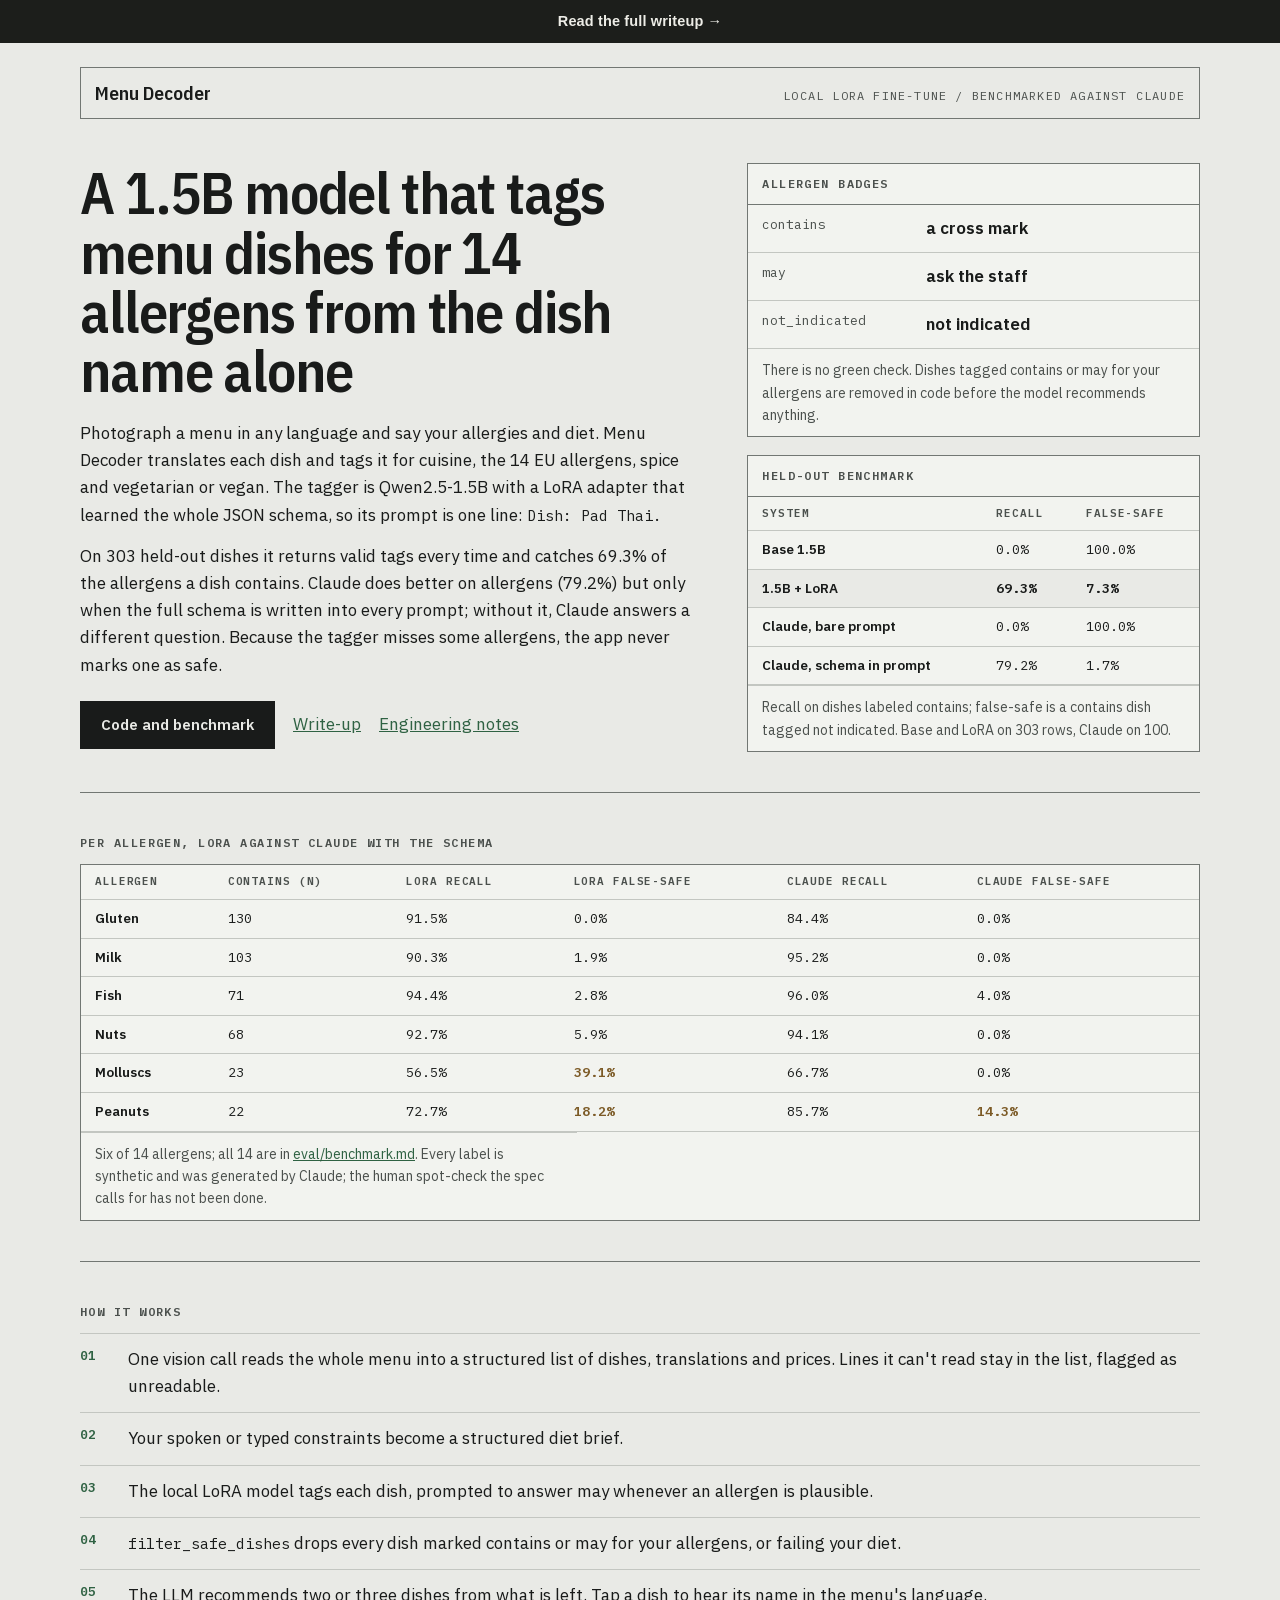
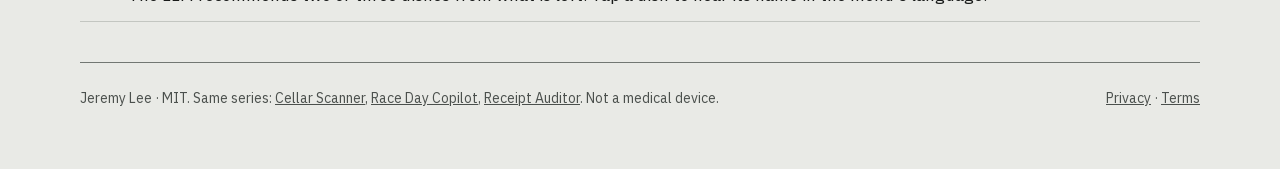
==== commit c2d1c0ea: "Rewrite README, write-up and overview in plainer prose" ====
--- a/index.html
+++ b/index.html
@@ -123,7 +123,7 @@
   <section class="row">
     <h2>How it works</h2>
     <dl class="steps">
-      <div><dt>Extract</dt><dd>One vision call reads the whole menu into a structured list of dishes, translations and prices. Lines it can't read are flagged, not dropped.</dd></div>
+      <div><dt>Extract</dt><dd>One vision call reads the whole menu into a structured list of dishes, translations and prices. Lines it can't read stay in the list, flagged as unreadable.</dd></div>
       <div><dt>Brief</dt><dd>Your spoken or typed constraints become a structured diet brief.</dd></div>
       <div><dt>Tag</dt><dd>The local LoRA model tags each dish, prompted to answer may whenever an allergen is plausible.</dd></div>
       <div><dt>Filter</dt><dd><code>filter_safe_dishes</code> drops every dish marked contains or may for your allergens, or failing your diet.</dd></div>
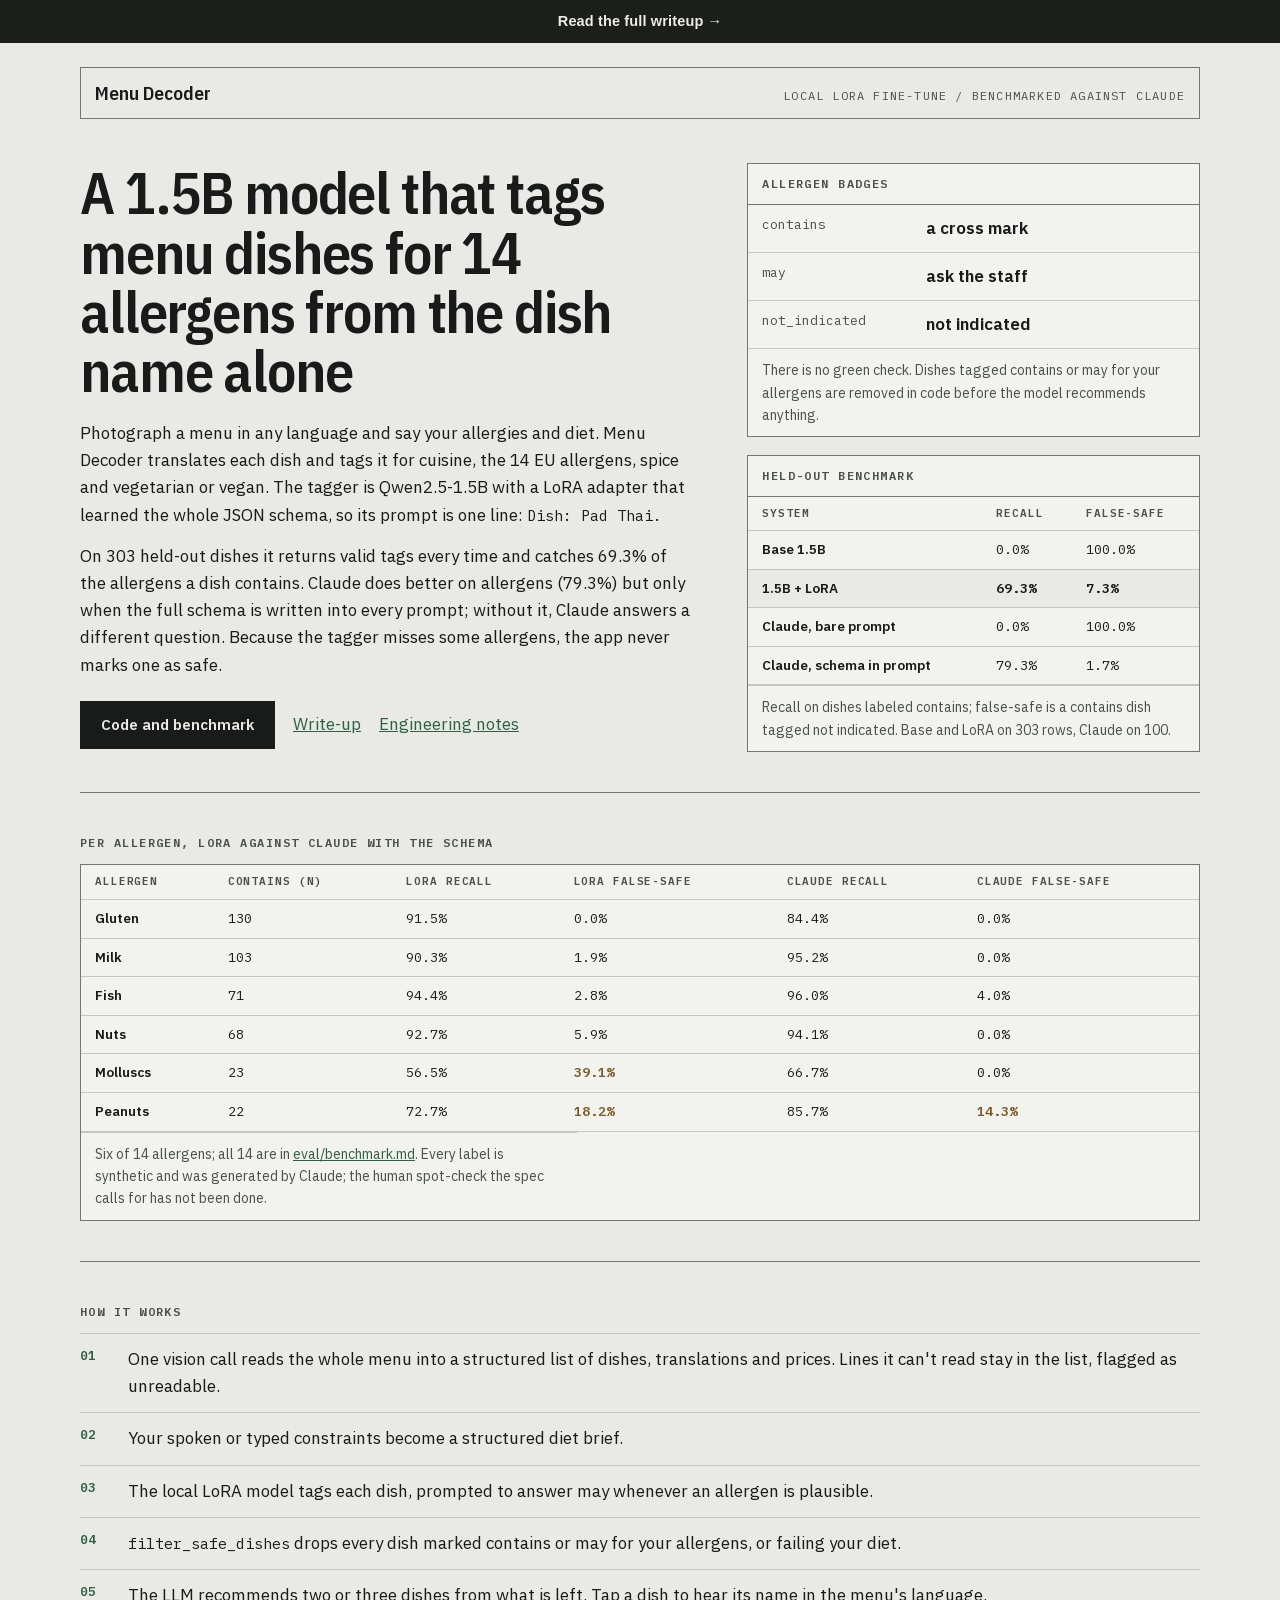
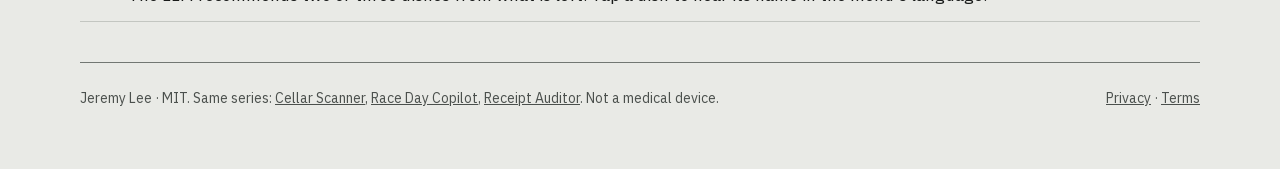
==== commit 59e6c8ad: "Label held-out guard rates as macro or pooled slots, correct Claude recall to 79.3%" ====
--- a/index.html
+++ b/index.html
@@ -5,6 +5,15 @@
 <meta name="viewport" content="width=device-width, initial-scale=1"/>
 <title>Menu Decoder: a 1.5B LoRA dish tagger for 14 allergens</title>
 <meta name="description" content="Photograph a foreign-language menu and get each dish translated and tagged for cuisine, 14 EU allergens, spice and diet. A LoRA-tuned Qwen2.5-1.5B emits the full tag set from a dish name alone; the app never shows an allergen as safe." />
+<meta property="og:title" content="Menu Decoder: a 1.5B LoRA dish tagger for 14 allergens" />
+<meta property="og:description" content="Photograph a foreign-language menu and get each dish translated and tagged for cuisine, 14 EU allergens, spice and diet. A LoRA-tuned Qwen2.5-1.5B emits the full tag set from a dish name alone; the app never shows an allergen as safe." />
+<meta property="og:type" content="website" />
+<meta property="og:url" content="https://lyhjeremy.github.io/menu-decoder/" />
+<meta property="og:image" content="https://lyhjeremy.github.io/menu-decoder/og.png" />
+<meta property="og:image:width" content="1200" />
+<meta property="og:image:height" content="630" />
+<meta property="og:image:alt" content="Menu Decoder: a 1.5B LoRA dish tagger for 14 allergens" />
+<meta name="twitter:card" content="summary_large_image" />
 <link rel="stylesheet" href="assets/family.css" />
 <style>
   * { box-sizing: border-box; border-radius: 0; }
@@ -65,7 +74,7 @@
     <div>
       <h1>A 1.5B model that tags menu dishes for 14 allergens from the dish name alone</h1>
       <p>Photograph a menu in any language and say your allergies and diet. Menu Decoder translates each dish and tags it for cuisine, the 14 EU allergens, spice and vegetarian or vegan. The tagger is Qwen2.5-1.5B with a LoRA adapter that learned the whole JSON schema, so its prompt is one line: <code>Dish: Pad Thai.</code></p>
-      <p>On 303 held-out dishes it returns valid tags every time and catches 69.3% of the allergens a dish contains. Claude does better on allergens (79.2%) but only when the full schema is written into every prompt; without it, Claude answers a different question. Because the tagger misses some allergens, the app never marks one as safe.</p>
+      <p>On 303 held-out dishes it returns valid tags every time and catches 69.3% of the allergens a dish contains. Claude does better on allergens (79.3%) but only when the full schema is written into every prompt; without it, Claude answers a different question. Because the tagger misses some allergens, the app never marks one as safe.</p>
       <div class="links">
         <a class="btn" href="https://github.com/lyhjeremy/menu-decoder">Code and benchmark</a>
         <a href="overview/">Write-up</a>
@@ -91,7 +100,7 @@
               <tr><td>Base 1.5B</td><td>0.0%</td><td>100.0%</td></tr>
               <tr class="me"><td>1.5B + LoRA</td><td>69.3%</td><td>7.3%</td></tr>
               <tr><td>Claude, bare prompt</td><td>0.0%</td><td>100.0%</td></tr>
-              <tr><td>Claude, schema in prompt</td><td>79.2%</td><td>1.7%</td></tr>
+              <tr><td>Claude, schema in prompt</td><td>79.3%</td><td>1.7%</td></tr>
             </tbody>
           </table>
         </div>
